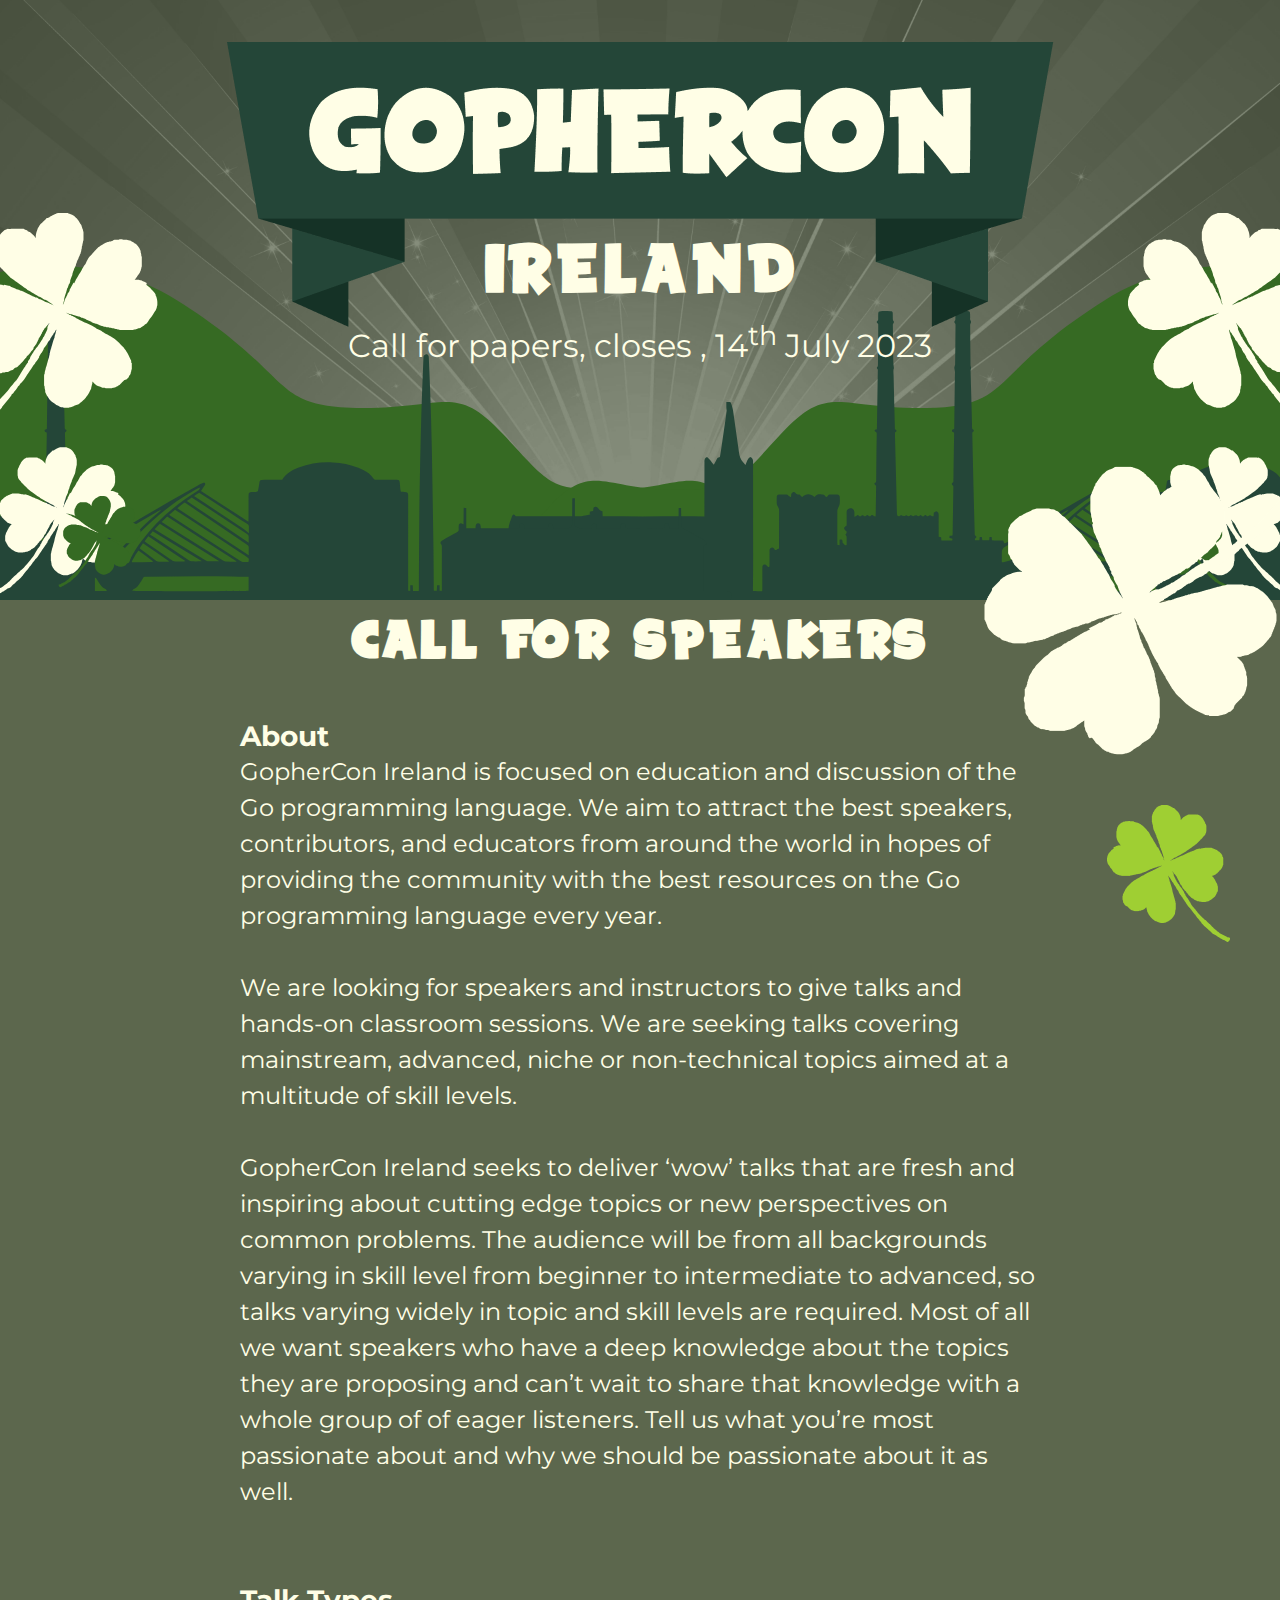
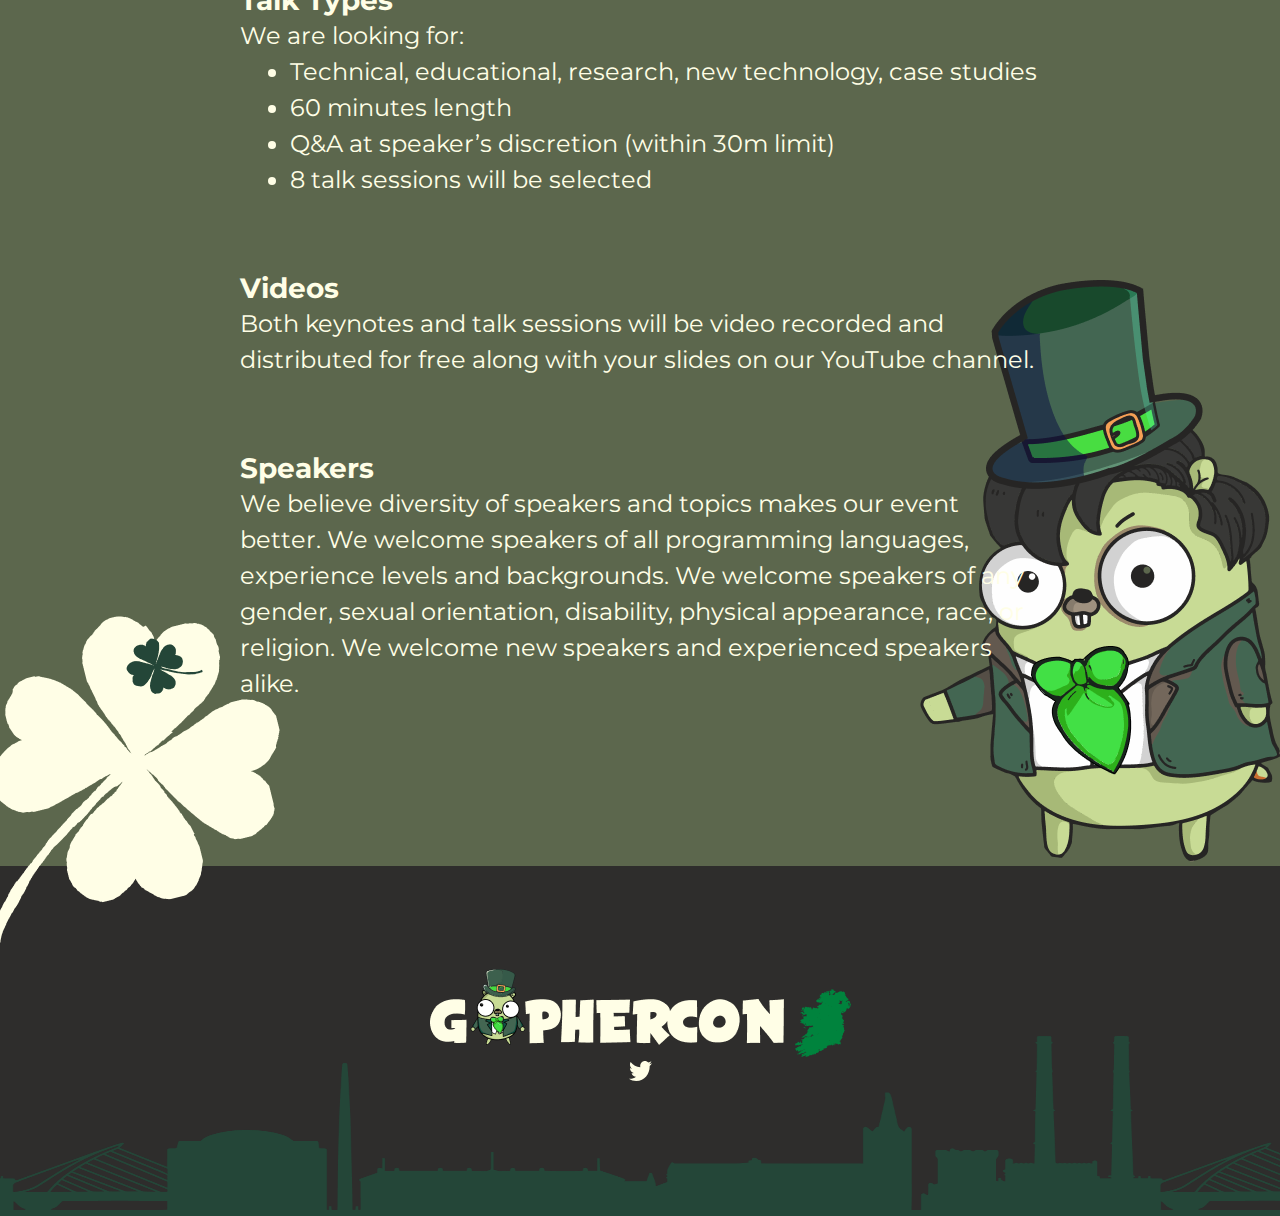
==== talk_guide.html @ 8f8c052b "guide" ====
<!DOCTYPE html>
<html lang="en">
    <head>
        <title>GopherCon Ireland 2023 - Call For Papers</title>

        <meta charset="UTF-8">

        <meta name="description" content="GopherCon Ireland, the conference for Golang in Ireland" property='og:description'>
        <meta name="keywords" content="Go, Golang, Conference, Ireland, Programming">
        <meta name="author" content="uRadical">

        <meta http-equiv="X-UA-Compatible" content="IE=edge">
         <meta name="viewport" content="width=device-width, initial-scale=1.0">
        <meta name="color-scheme" content="light only">

        <link rel="apple-touch-icon-precomposed" sizes="57x57" href="/assets/images/apple-touch-icon-57x57.png" />
        <link rel="apple-touch-icon-precomposed" sizes="57x57" href="/assets/images/apple-touch-icon-60x60.png" />
        <link rel="apple-touch-icon-precomposed" sizes="57x57" href="/assets/images/apple-touch-icon-72x72.png" />
        <link rel="apple-touch-icon-precomposed" sizes="57x57" href="/assets/images/apple-touch-icon-76x76.png" />
        <link rel="apple-touch-icon-precomposed" sizes="114x114" href="/assets/images/apple-touch-icon-114x114.png" />
        <link rel="apple-touch-icon-precomposed" sizes="114x114" href="/assets/images/apple-touch-icon-120x120.png" />
        <link rel="apple-touch-icon-precomposed" sizes="144x144" href="/assets/images/apple-touch-icon-144x144.png" />
        <link rel="apple-touch-icon-precomposed" sizes="152x152" href="/assets/images/apple-touch-icon-152x152.png" />
        <link rel="icon" type="image/png" href="/assets/images/favicon-16x16.png" sizes="16x16" />
        <link rel="icon" type="image/png" href="/assets/images/favicon-32x32.png" sizes="32x32" />
        <link rel="icon" type="image/png" href="/assets/images/favicon-64x64.png" sizes="64x64" />
        <link rel="icon" type="image/png" href="/assets/images/favicon-96x96.png" sizes="96x96" />
        <link rel="icon" type="image/png" href="/assets/images/favicon-128.png" sizes="128x128" />
        <link rel="icon" type="image/png" href="/assets/images/favicon-196x196.png" sizes="196x196" />

        <meta name="application-name" content="GopherCon Ireland"/>

        <meta name="googlebot" content="noindex, nofollow">
        <meta name="google" content="nositelinkssearchbox">
        <meta name="google" content="notranslate">
        <meta name="google" content="nosnippet">
        <meta name="google" content="noarchive">
        <meta name="google" content="nofollow">
        <meta name="google" content="noimageindex">
        <meta name="google" content="nolinkindex">
        <meta name="google" content="noimageclick">
        <meta name="google" content="notranslate">

        <meta name="title" property='og:title' content='GopherCon Ireland' />
        <meta name="image" property='og:image' content='https://gophercon.ie/assets/images/preview.png' />
        <meta property='og:url' content='https://gophercon.ie' />

        <link rel="preconnect" href="https://fonts.googleapis.com">
        <link rel="preconnect" href="https://fonts.gstatic.com" crossorigin>
        <link href="https://fonts.googleapis.com/css2?family=Montserrat:wght@100&display=swap" rel="stylesheet">
        <link rel="stylesheet" href="assets/css/styles.css">

    </head>
    <body>
        <header class="guide_header">
            <div class="header_content">
                <div class="banner">
                    <picture>
                        <source media="(min-width: 1200px)" srcset="assets/images/banner.png">
                        <source media="(min-width: 768px)" srcset="assets/images/banner_medium.png">
                        <source media="(max-width: 767px)" srcset="assets/images/banner_small.png">
                        <img src="assets/images/banner.png" alt="">
                    </picture>
                </div>
                <div class="banner_sub_text">
                    <div class="ireland">IRELAND</div>
                    <div class="date">Call for papers, closes , 14<sup>th</sup> July 2023</div>
                </div>
            </div>
            <picture class="hills">
                <img src="assets/images/hills.svg" alt="" width="100%">
            </picture>
            <picture class="skyline">
                <img src="assets/images/skyline.svg" alt="" width="100%">
            </picture>
            <picture class="clovers">
                <img src="assets/images/clovers.svg" alt="" width="100%">
            </picture>
        </header>

        <section class="speakers">
            <div class="clover_right_white">
                <picture>
                    <source media="(min-width: 1200px)" srcset="assets/images/white_clover_1.png">
                    <source media="(min-width: 768px)" srcset="assets/images/white_clover_1_medium.png">
                    <source media="(max-width: 767px)" srcset="assets/images/white_clover_1_small.png">
                    <img src="assets/images/white_clover_1.png" alt="">
                </picture>
            </div>
            <div class="tophat">
                <picture>
                    <source media="(min-width: 1200px)" srcset="assets/images/Gopher_001.png">
                    <source media="(min-width: 768px)" srcset="assets/images/Gopher_001_medium.png">
                    <source media="(max-width: 767px)" srcset="assets/images/Gopher_001_small.png">
                    <img src="assets/images/Gopher_001.png" alt="">
                </picture>
            </div>
            <div class="speaker_content">
                <h2 class="section_heading">CALL FOR SPEAKERS</h2>
                <div class="section_text">
                    <div class="markdown">
                        <h3>About</h3>
                        <p>
                            GopherCon Ireland is focused on education and discussion of the Go programming language.
                            We aim to attract the best speakers, contributors, and educators from around the world in
                            hopes of providing the community with the best resources on the Go programming language every year.
                            <br><br>We are looking for speakers and instructors to give talks and hands-on classroom sessions.
                            We are seeking talks covering mainstream, advanced, niche or non-technical topics aimed at a multitude of skill levels.
                            <br><br>GopherCon Ireland seeks to deliver ‘wow’ talks that are fresh and inspiring about
                            cutting edge topics or new perspectives on common problems. The audience will be from all
                            backgrounds varying in skill level from beginner to intermediate to advanced, so talks
                            varying widely in topic and skill levels are required. Most of all we want speakers who
                            have a deep knowledge about the topics they are proposing and can’t wait to share that
                            knowledge with a whole group of of eager listeners. Tell us what you’re most passionate
                            about and why we should be passionate about it as well.
                        </p>

                        <br><br>
                        <h3>Talk Types</h3>
                        <p>

                        <p>We are looking for:
                    </p>

                        <ul style="margin-left: 50px;">
                            <li>Technical, educational, research, new technology, case studies</li>
                            <li>60 minutes length</li>
                            <li>Q&amp;A at speaker’s discretion (within 30m limit)</li>
                            <li>8 talk sessions will be selected</li>
                        </ul>
                        <p>

                        </p>


                        <br><br>
                        <h3>Videos</h3>
                        <p>Both keynotes and talk sessions will be video recorded and distributed for free along with your slides on our YouTube channel.</p>
                        <br><br>
                        <h3>Speakers</h3>
                        <p>We believe diversity of speakers and topics makes our event better. We welcome speakers of
                            all programming languages, experience levels and backgrounds. We welcome speakers of any
                            gender, sexual orientation, disability, physical appearance, race, or religion.
                            We welcome new speakers and experienced speakers alike.</p>
                        <br><br>
                        <br><br>
                    </div>

                </div>
            </div>
            <div class="clover_right_white_bottom">
                <picture>
                    <source media="(min-width: 1200px)" srcset="assets/images/white_clover_2.png">
                    <source media="(min-width: 768px)" srcset="assets/images/white_clover_2_medium.png">
                    <source media="(max-width: 767px)" srcset="assets/images/white_clover_2_small.png">
                    <img src="assets/images/white_clover_2.png" alt="" >
                </picture>
            </div>
        </section>

        <footer>
            <picture>
                <source media="(min-width: 1200px)" srcset="assets/images/footer_logo.png">
                <source media="(min-width: 768px)" srcset="assets/images/footer_logo_medium.png">
                <source media="(max-width: 767px)" srcset="assets/images/footer_logo_small.png">
                <img src="assets/images/footer_logo.png" alt="">
            </picture>
            <div>
                <a href="https://twitter.com/gopherconie" target="_blank">
                    <picture>
                        <img src="assets/images/twitter.svg" alt="GopherCon Ireland Twitter">
                    </picture>
                </a>
            </div>

        </footer>
    </body>
    <script lang="js">
        const form = document.getElementById('submitTalk');
        form.addEventListener('submit', (e) => {
            e.preventDefault();
            const data = new URLSearchParams();
            for (const pair of new FormData(form)) {
                data.append(pair[0], pair[1]);
            }

            let msg = document.getElementById('form_message');
            msg.classList.remove("hidden");

            fetch(form.action, {
                method: 'POST',
                mode: 'no-cors',
                headers: {
                    'Content-Type': 'application/x-www-form-urlencoded;charset=UTF-8'
                },
                body: data
            })
        })
    </script>
</html>
---- assets/css/styles.css ----
@font-face {
    font-family: "Space Comics";
    src: url("/assets/fonts/SpaceComics.ttf");
}

*, html {
    left: 0;
    top: 0;
    margin: 0;
    padding: 0;
}

header {
    display: block;
    position: relative;
    background-image: url("/assets/images/hero.png");
    background-position: center;
    background-repeat: no-repeat;
    background-size: cover;
    overflow: clip;
    background-color: #5C674D;
    height: 1000px;
    z-index: -10;
}

.guide_header {
    display: block;
    position: relative;
    background-image: url("/assets/images/hero.png");
    background-position: center;
    background-repeat: no-repeat;
    background-size: cover;
    overflow: clip;
    background-color: #5C674D;
    height: 600px;
    z-index: -10;
}

.header_content {
    display: flex;
    flex-direction: column;
    justify-content: center;
    text-align: center;
}

.banner {
    top: 42px;
    position: relative;
    z-index: 99;
}

.streams {
    position: absolute;
    top: auto;
    bottom: 0;
    width: 100%;
    z-index: 1;
}

.hills {
    position: absolute;
    top: auto;
    bottom: -5px;
    width: 100%;
    z-index: 2;
    overflow: hidden;
}

.skyline {
    position: absolute;
    top: auto;
    bottom: -5px;
    width: 100%;
    z-index: 3;
}

.clovers {
    position: absolute;
    top: auto;
    bottom: 0;
    width: 100%;
    z-index: 5;
    margin: 0;
    padding: 0;
}
.clovers_green{
    display: flex;
    justify-content: space-between;
}
.clovers_green_left {
    position: relative;
    z-index: 7;
    left: 0;
    top: auto;
    bottom: 0;
    width: 500px;
    height: 500px;
}

.clovers_green_right {
    position: relative;
    z-index: 8;
    right: 0;
    top: auto;
    bottom: 0;
    width: 500px;
    height: 500px;
}

.logo {
    width: 100vw;
    position: absolute;
    justify-content: center;
    text-align: center;
    top: auto;
    bottom: 0;
    z-index: 10;
}

.star{
    position: absolute;
    left: 50%;
    transform: translateX(-50%);
    overflow: visible;
    z-index: 10;
    top: auto;
    bottom: -50px;
}

.gopher {
    position: absolute;
    overflow: visible;
    width: 100%;
    height: 1vh;
    text-align: center;
    top: 300px;
    bottom: 0;
    z-index: 15;
}

.newsletter {
    display: block;
    position: relative;
    background-color: #244638;
    min-height:500px;
    padding-bottom: 250px;
    padding-left: 30px;
    padding-right: 30px;

}

.speakers {
    background-color: #5C674D;
    min-height: 900px;
}

.code_of_conduct {
    display: block;
    position: relative;
    background-color: #5C674D;
    min-height: 300px;
}

.conduct_gopher {
    position: relative;
    display: block;
    text-align: center
}

.code_of_conduct_content {
    padding: 0;
    padding-top: 50px;
    margin: 0;
    position: relative;
    display: flex;
    flex-direction: column;
    justify-content: center;
    text-align: center;
    resize: vertical;
    width: 100%;
    z-index: 99;
}

.code_of_conduct_contet_href {
    color: #9FCF33;
}

.banner_sub_text {
    position: absolute;
    width: 100vw;
    text-align: center;
    top: 260px;
    z-index: 50;
}

.ireland {
    position: relative;
    color: #FFFEE6;
    font-family: "Space Comics", sans-serif;
    font-size: 2.4rem;
    letter-spacing: 4px;
}

.date {
    font-family: "Montserrat", sans-serif;
    position: relative;
    text-align: center;
    color: #FFFEE6;
    font-size: 2rem;
    margin-top: 20px;
    z-index: 5;
}

section {
    resize: vertical;
}

.speakers {
    position: relative;
}

.speaker_content {
    display: flex;
    flex-direction: column;
    justify-content: center;
}

.sponsor_content {
    padding-top: 50px;
    display: flex;
    position: relative;
    flex-direction: column;
    justify-content: center;
    z-index: 99;
}

.section_content {
    position: absolute;
    display: flex;
    flex-direction: column;
    justify-content: center;
    text-align: center;
    margin-top: 100px;
    resize: vertical;
    width: 100%;
}

.section_heading {
    padding: 20px;
    position: relative;
    font-family: "Space Comics", sans-serif;
    font-size: 1.8rem;
    color: #FFFEE6;
    max-width: 800px;
    line-height: 2em;
    letter-spacing: 5px;
    margin: 0 auto;
    z-index: 99;
}

.section_text {
    position: relative;
    font-family: "Montserrat", sans-serif;
    font-size: 1.5rem;
    color: #FFFEE6;
    max-width: 800px;
    line-height: 1.5em;
    margin: 0 auto;
    padding: 20px;
}

.section_text > p {
    padding-bottom: 20px;
}

.hidden {
    display: none;
}

.sponsors {
    display: block;
    position: relative;
    background-color: #244638;
    min-height: 600px;
    padding-bottom: 40px;
}

.sponsors_levels {
    display: block;
    font-family: "Montserrat", sans-serif;
    font-weight: bold;
    font-size: 1.7rem;
    color: #9FCF33;
    line-height: 1em;
}

.sponsors_group {
    display: flex;
    flex-direction: row;
    justify-content: center;
    padding-top: 42px;
}

.gold, .silver, .bronze {
    display: flex;
    flex-direction: column;
    justify-content: center;
    text-align: center;
    margin: 0 auto;
    padding: 20px;
}

.clover_left {
    position: absolute;
    left: -5px;
    right: auto;
}

.clover_right {
    position: absolute;
    right: 0;
    left: auto;
}

.clover_right_white {
    position: absolute;
    top: -150px;
    right: 0;
    left: auto;
    z-index: 2;
}

.clover_right_white_bottom {
    position: absolute;
    top: auto;
    bottom: -100px;
    left: 0;
    z-index: 99;
    overflow: visible;
}

.tophat {
    position: absolute;
    right: 0;
    left: auto;
    top: auto;
    bottom: 0;
}

.pigtails {
    position: absolute;
    left: 0;
    top: auto;
    bottom: 0;
}

.clover_top_right {
    position: absolute;
    right: 0;
    left: auto;
    top: 0;
    bottom: auto;
}

.conduct_clover_top_left {
    position: absolute;
    top: -42px;
}

.subscribe {
    z-index: 12;
}

.success_icon {
    float: left;
}

.success_text {
    float: right;
    vertical-align: center;
    line-height: 3em;
    padding-left: 15px;
}

button {
    position: relative;
    background: #E28E33;
    color: #FFFEE6;
    border-radius: 15px;
    font-family: 'Montserrat', sans-serif;
    font-style: normal;
    font-weight: bolder;
    font-size: 1.1em;
    text-align: center;
    padding: 10px;
    margin-top: 20px;
    margin-bottom: 180px;
}

.success_msg {
    color: #9FCF33;
}

.enter_email {
    z-index: 12;
}

input {
    position: relative;
    border-radius: 15px;
    font-family: 'Montserrat', sans-serif;
    font-style: normal;
    font-size: 1em;
    padding: 10px;
    background: #FFFEE6;
    margin-bottom: 15px;
}

textarea {
    box-sizing: border-box;
    border: 2px solid #FFFEE6;
    border-radius: 15px;
    font-family: 'Montserrat', sans-serif;
    font-style: normal;
    font-weight: 400;
    font-size: 24px;
    line-height: 29px;
    background: #FFFEE6;
    padding: 10px;
    width: 90%;
    height: 300px;
    resize: none;
    margin-bottom: 15px;
}

.t {
    float: left;
    margin-right: 50px;
}
.t2 {
    flex-direction: row;
    padding-top: 20px;
}

.t3 {
    flex-direction: row;
    padding-top: 20px;
}

.t3 > .t {
    width: 100%;
}
.t3 > .t > input {
    width: 90%;
}

.centered {
    text-align: center;
    justify-content: center;
}

.sponsors_group > a {
    margin-right: 30px;
    padding-right: 40px;
}

footer {
    display: block;
    position: relative;
    background-color: #2E2D2C;
    min-height: 250px;
    background-image: url("/assets/images/skyline.png");
    background-repeat: no-repeat;
    background-size: 100vw 20vh;
    background-position: bottom;
    justify-content: center;
    text-align: center;
    padding-top: 100px;
}

@media screen and (max-width: 1600px) {
    .pigtails {
        position: relative;
        display: block;
        text-align: center;
        bottom: 0;
        padding-bottom: 20px;
    }
}

/*@media screen and (max-width: 1024px) {*/
/*    .pigtails {*/
/*        visibility: hidden;*/
/*        left: -1000px;*/
/*    }*/
/*}*/
@media screen and (max-width: 767px) {
    header {
        height: 600px;
    }

    .section_heading {
        font-size: 1.2em;
    }

    .sponsor_content {
        padding-top: 80px;
    }

    .gopher {
        top: 190px;
    }

    .enter_email, input, textarea {
        width: 90%;
    }

    .banner_sub_text {
        top: 180px
    }

    .clover_left {
        visibility: hidden;
    }

    .clovers_green_left {
        visibility: hidden;
    }

    .clovers_green_right {
        visibility: hidden;
    }

    .sponsors {
        min-height: 400px;
    }

    .sponsors_group {
        flex-direction: column;
        padding-top: 0;
        padding-top: 20px;
    }

    .sponsors_group > a {
        margin-right: 0px;
        padding-right: 0px;
        padding-top: 42px;
    }

    .newsletter {
        min-height: 700px;
    }

    .tt, .t2 {
        padding: 0;
    }

    input {
        width: 100%;
        margin-bottom: 20px;
    }

    textarea {
        margin: 0;
        margin-bottom: 20px;
    }
}
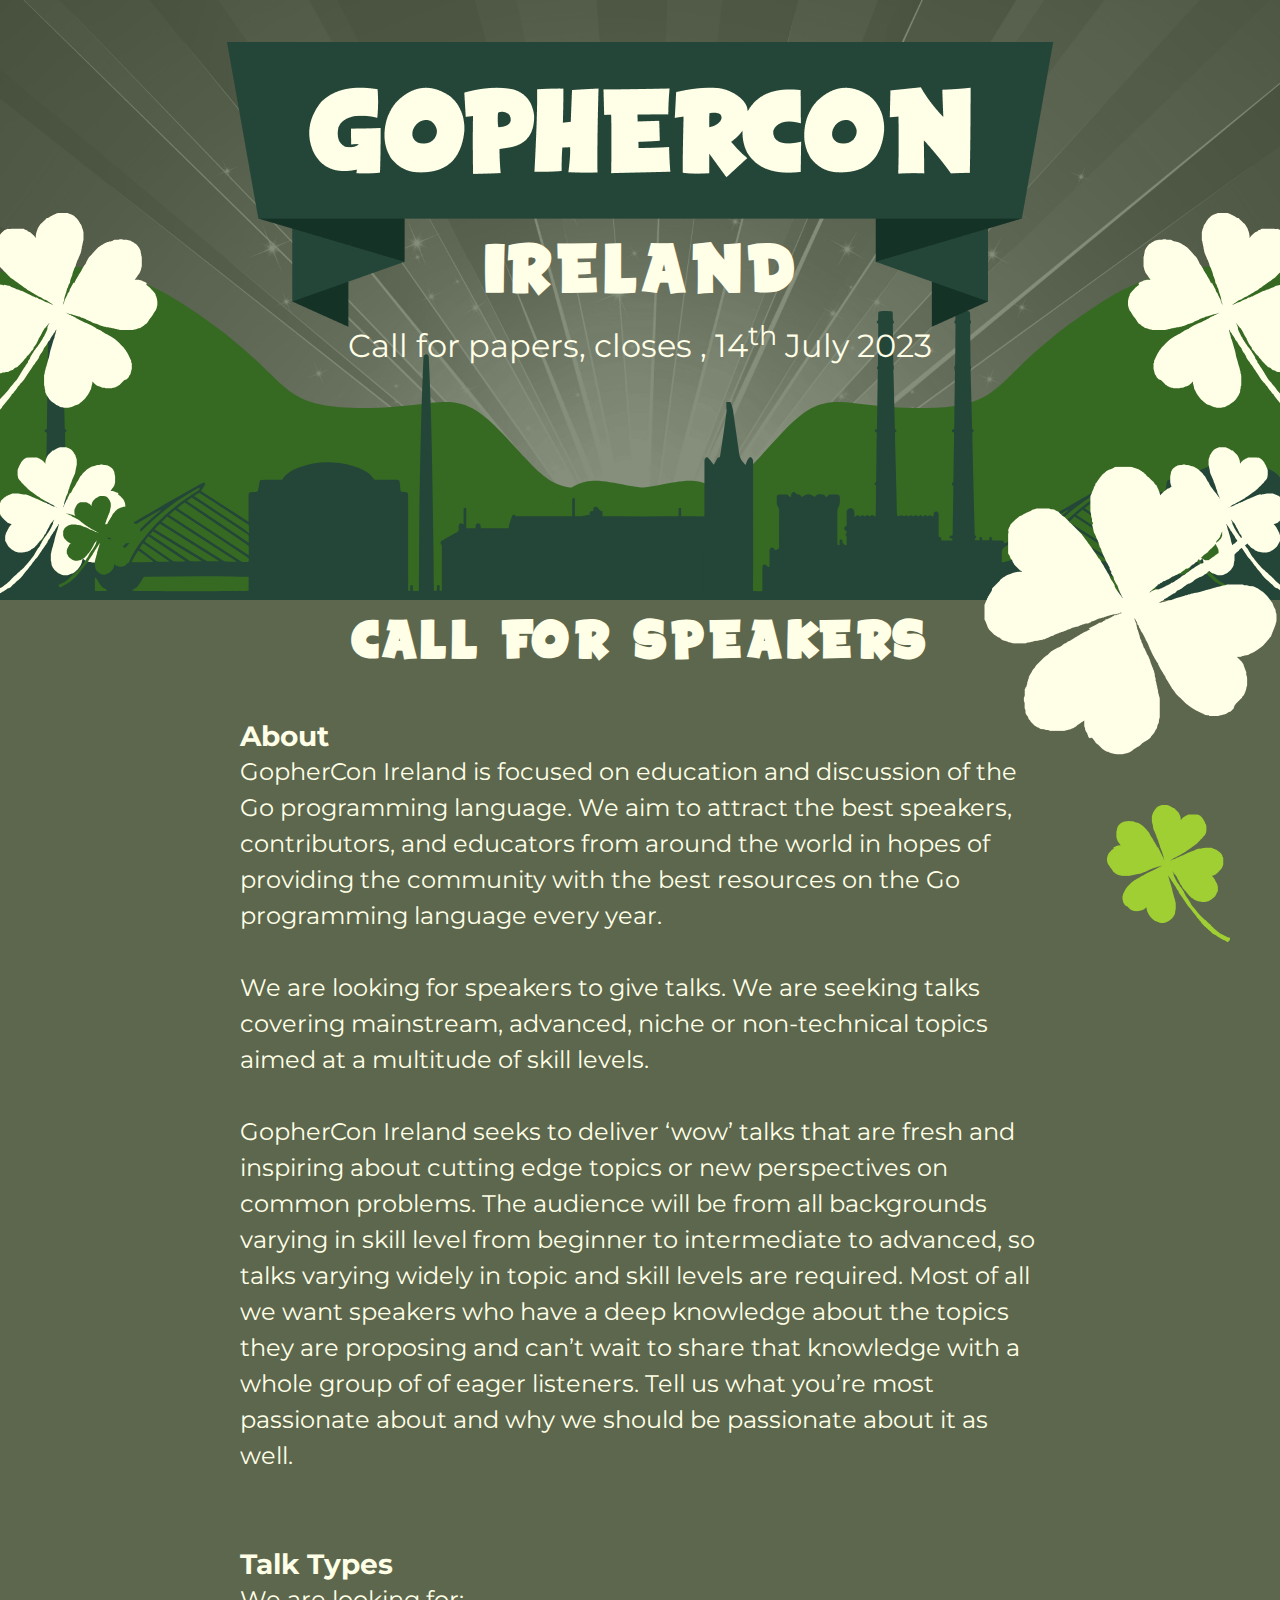
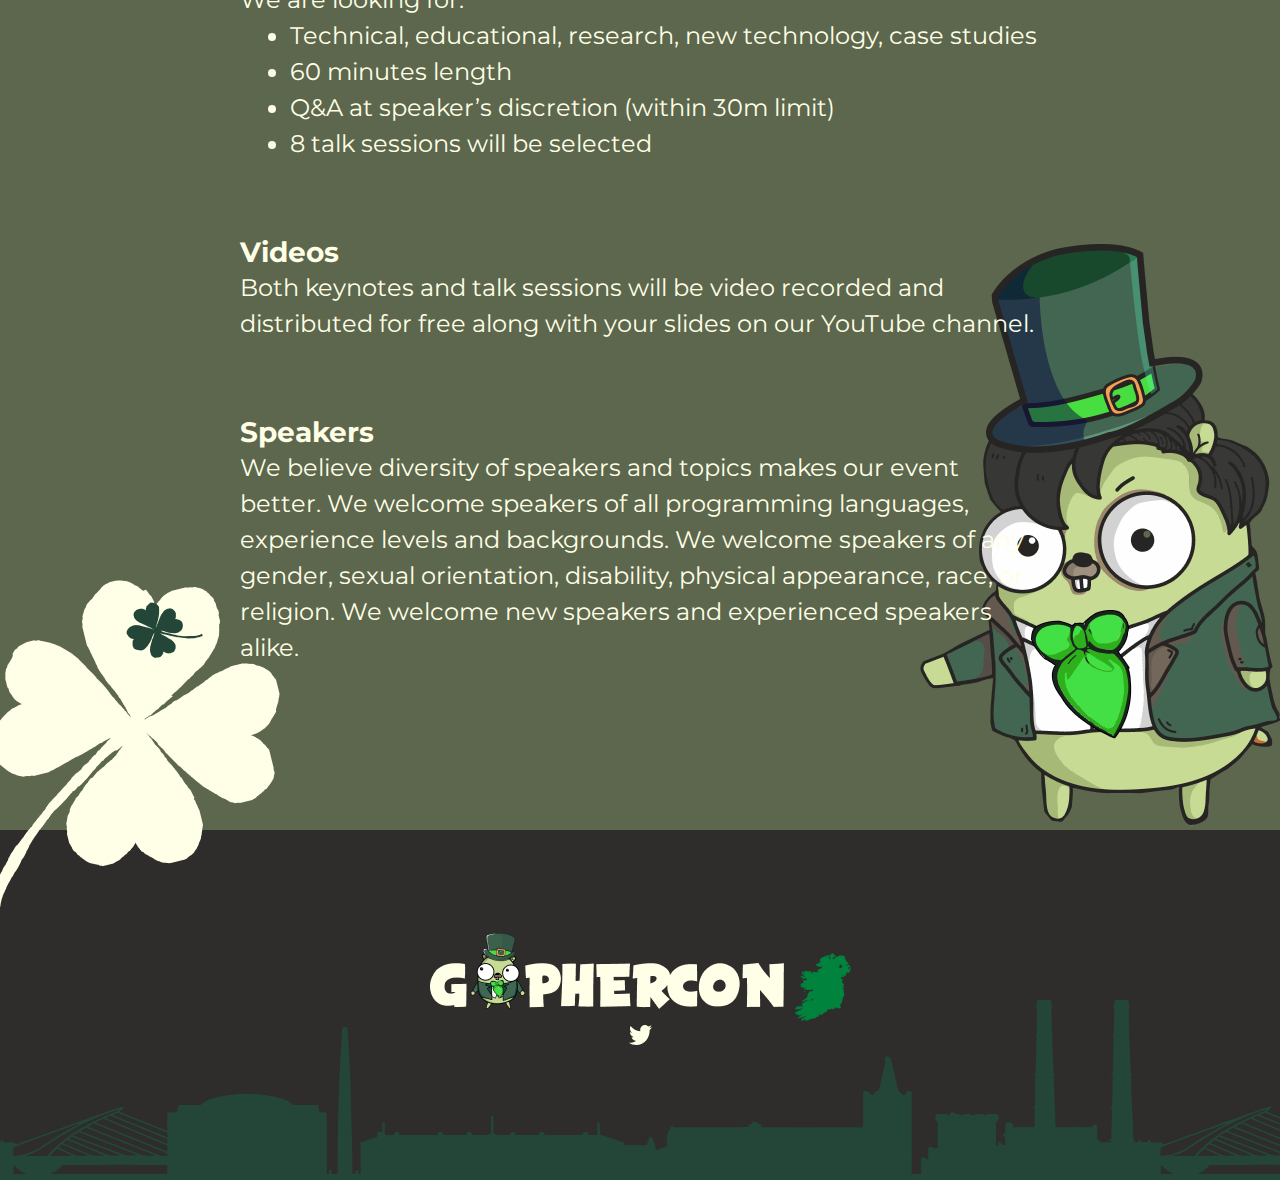
==== commit 212e1628: "give only talks" ====
--- a/talk_guide.html
+++ b/talk_guide.html
@@ -104,7 +104,7 @@
                             GopherCon Ireland is focused on education and discussion of the Go programming language.
                             We aim to attract the best speakers, contributors, and educators from around the world in
                             hopes of providing the community with the best resources on the Go programming language every year.
-                            <br><br>We are looking for speakers and instructors to give talks and hands-on classroom sessions.
+                            <br><br>We are looking for speakers to give talks.
                             We are seeking talks covering mainstream, advanced, niche or non-technical topics aimed at a multitude of skill levels.
                             <br><br>GopherCon Ireland seeks to deliver ‘wow’ talks that are fresh and inspiring about
                             cutting edge topics or new perspectives on common problems. The audience will be from all
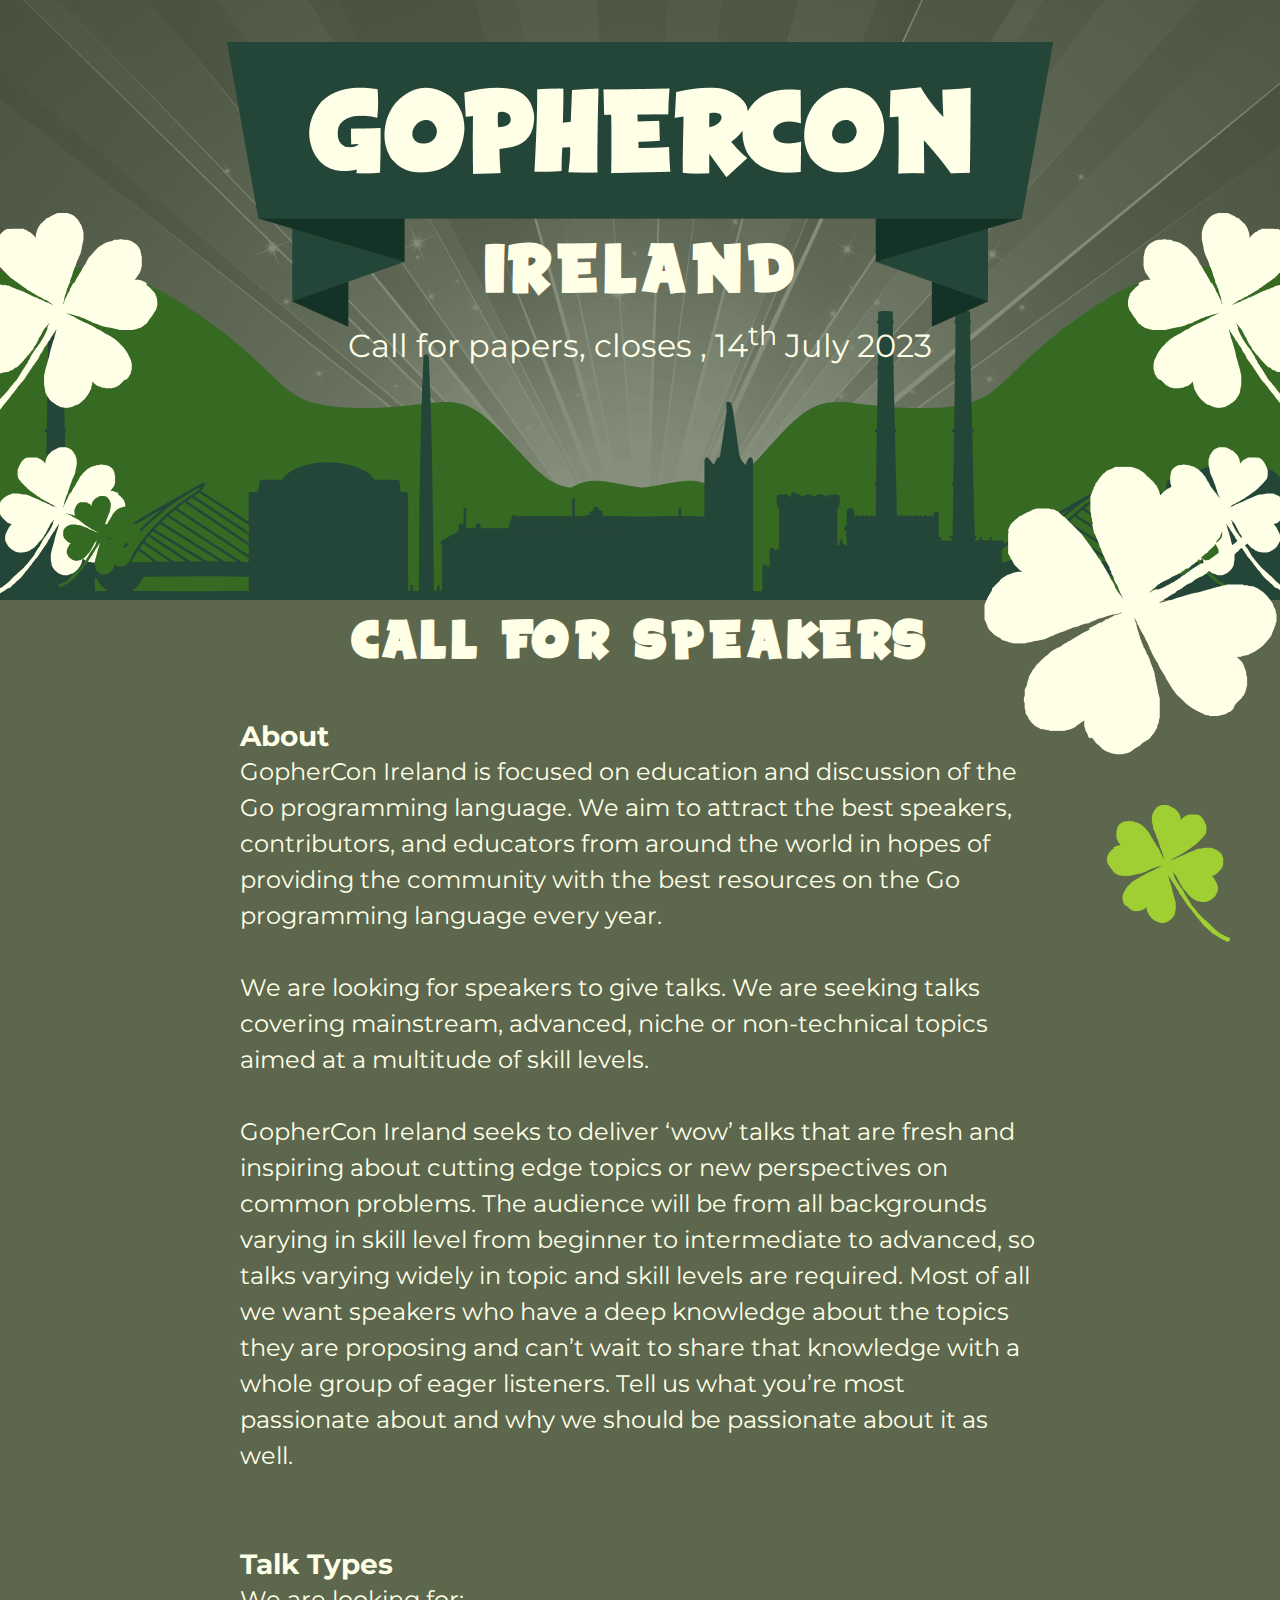
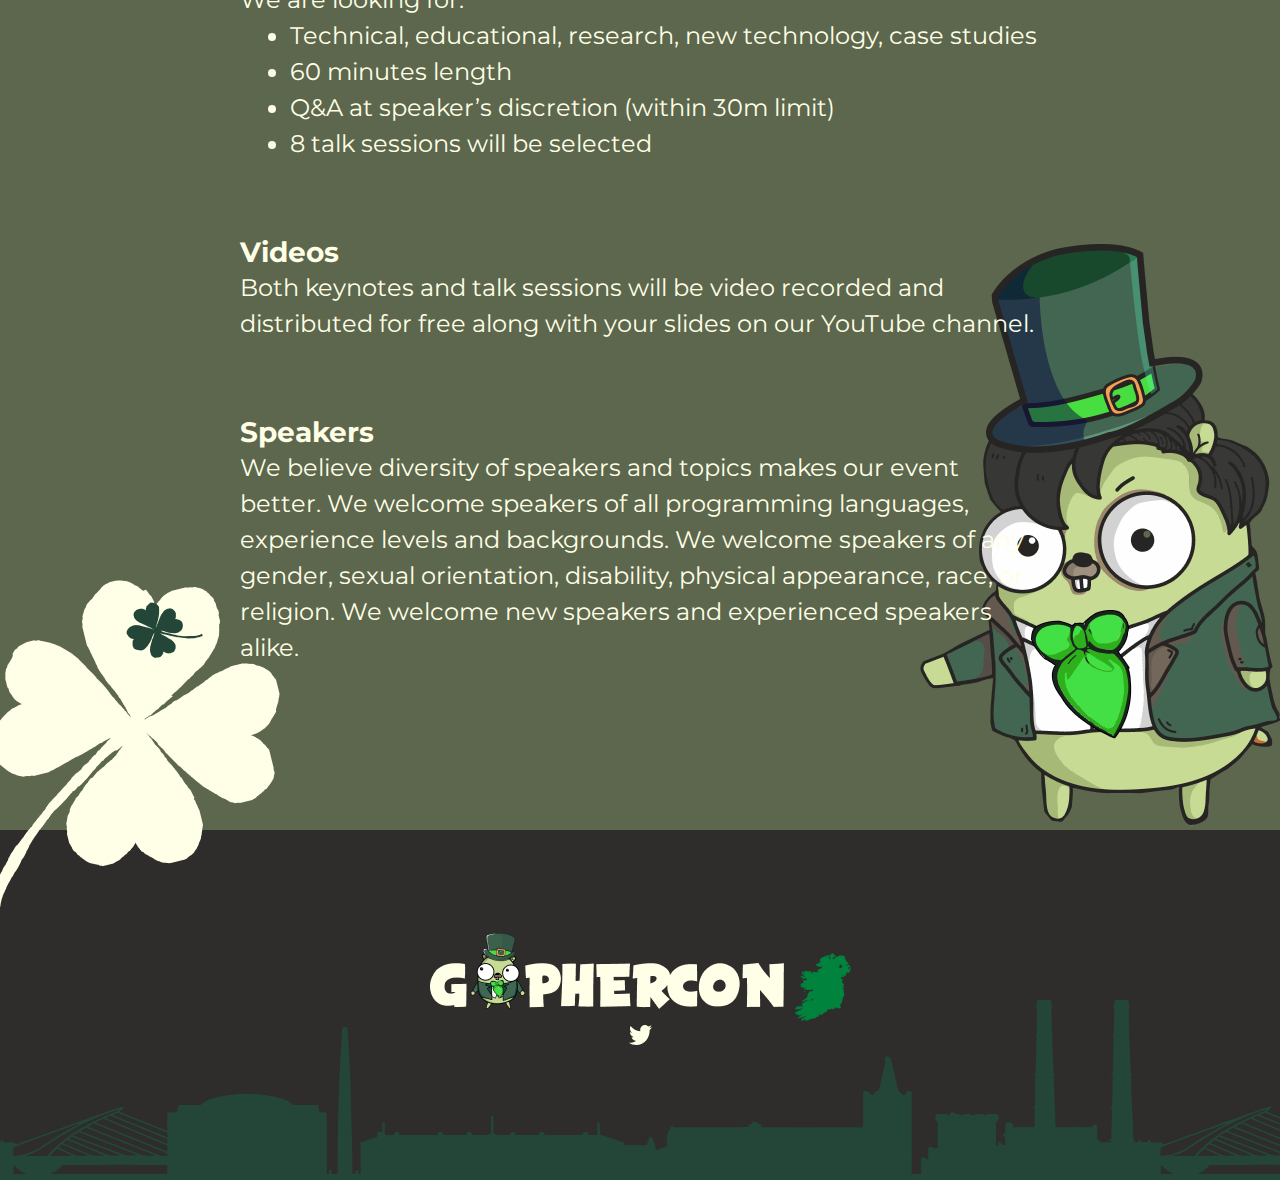
==== commit 1563db64: "double of" ====
--- a/talk_guide.html
+++ b/talk_guide.html
@@ -111,7 +111,7 @@
                             backgrounds varying in skill level from beginner to intermediate to advanced, so talks
                             varying widely in topic and skill levels are required. Most of all we want speakers who
                             have a deep knowledge about the topics they are proposing and can’t wait to share that
-                            knowledge with a whole group of of eager listeners. Tell us what you’re most passionate
+                            knowledge with a whole group of eager listeners. Tell us what you’re most passionate
                             about and why we should be passionate about it as well.
                         </p>
 
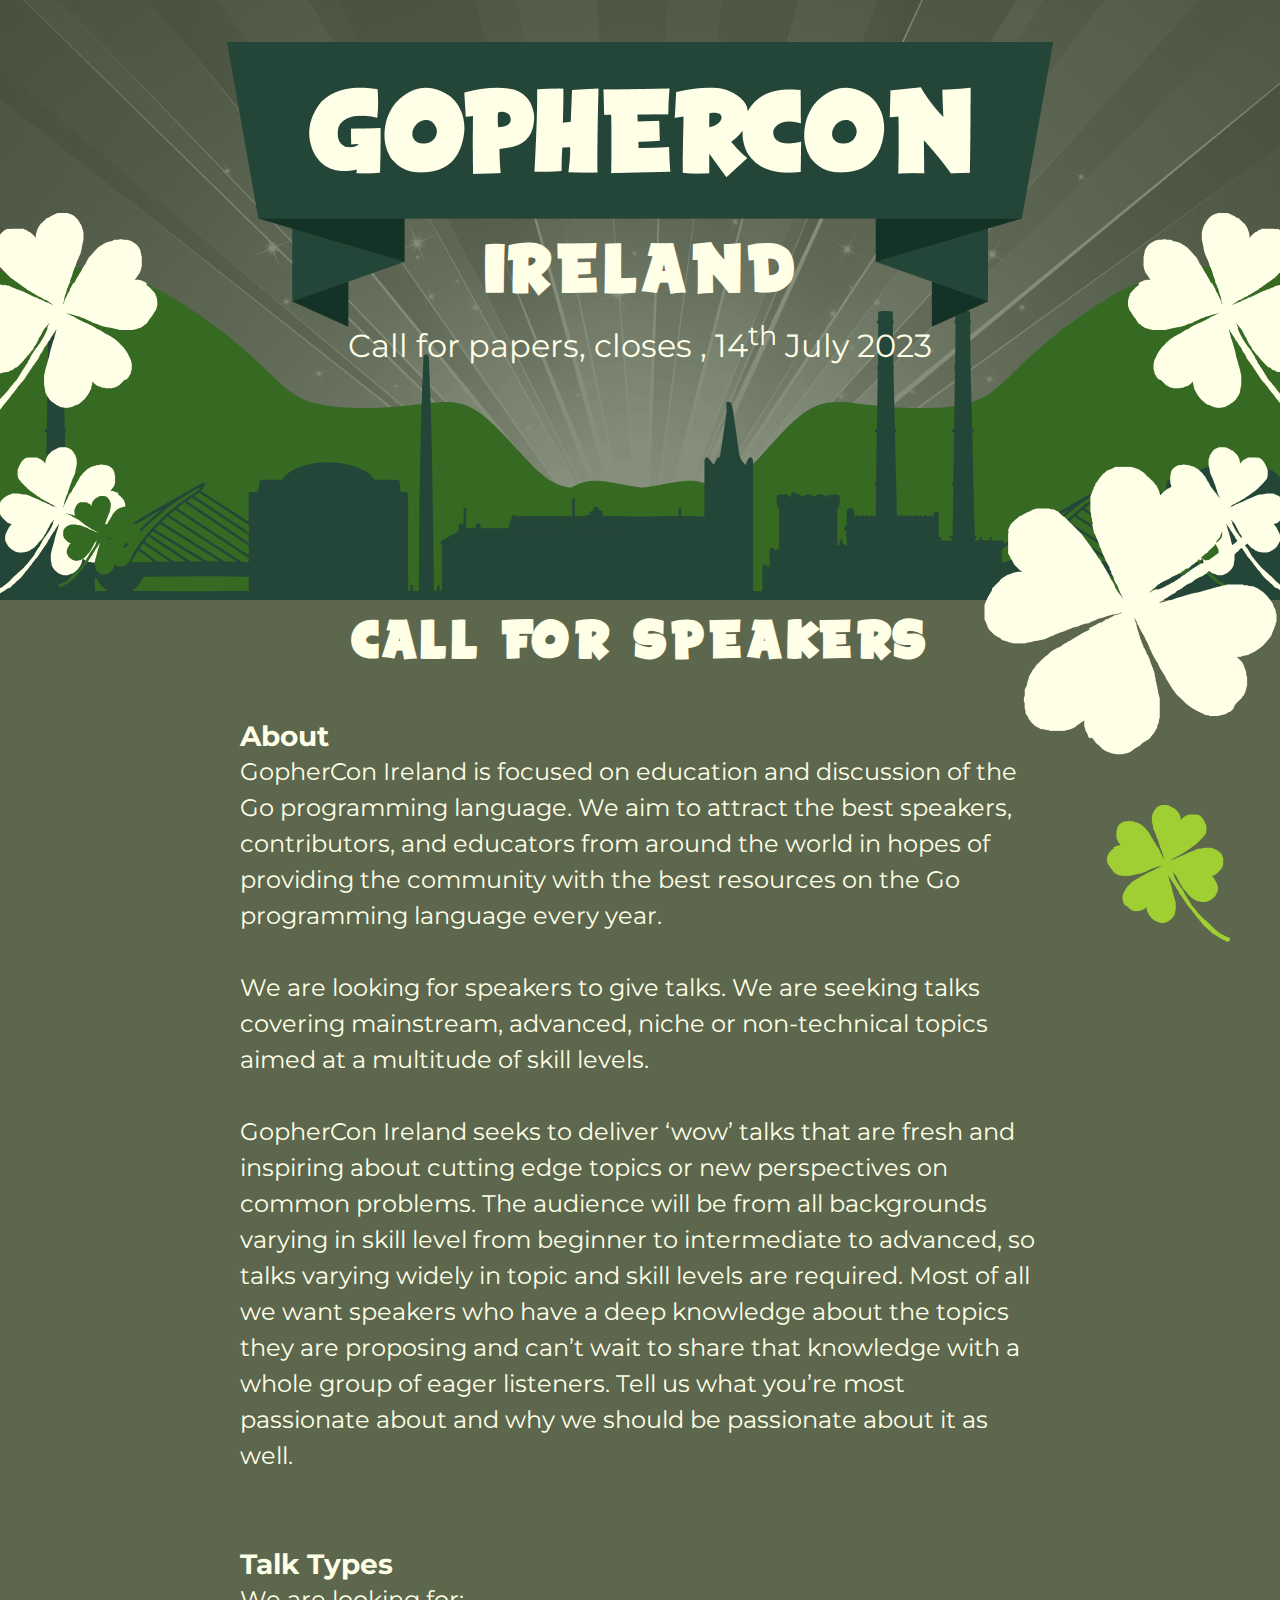
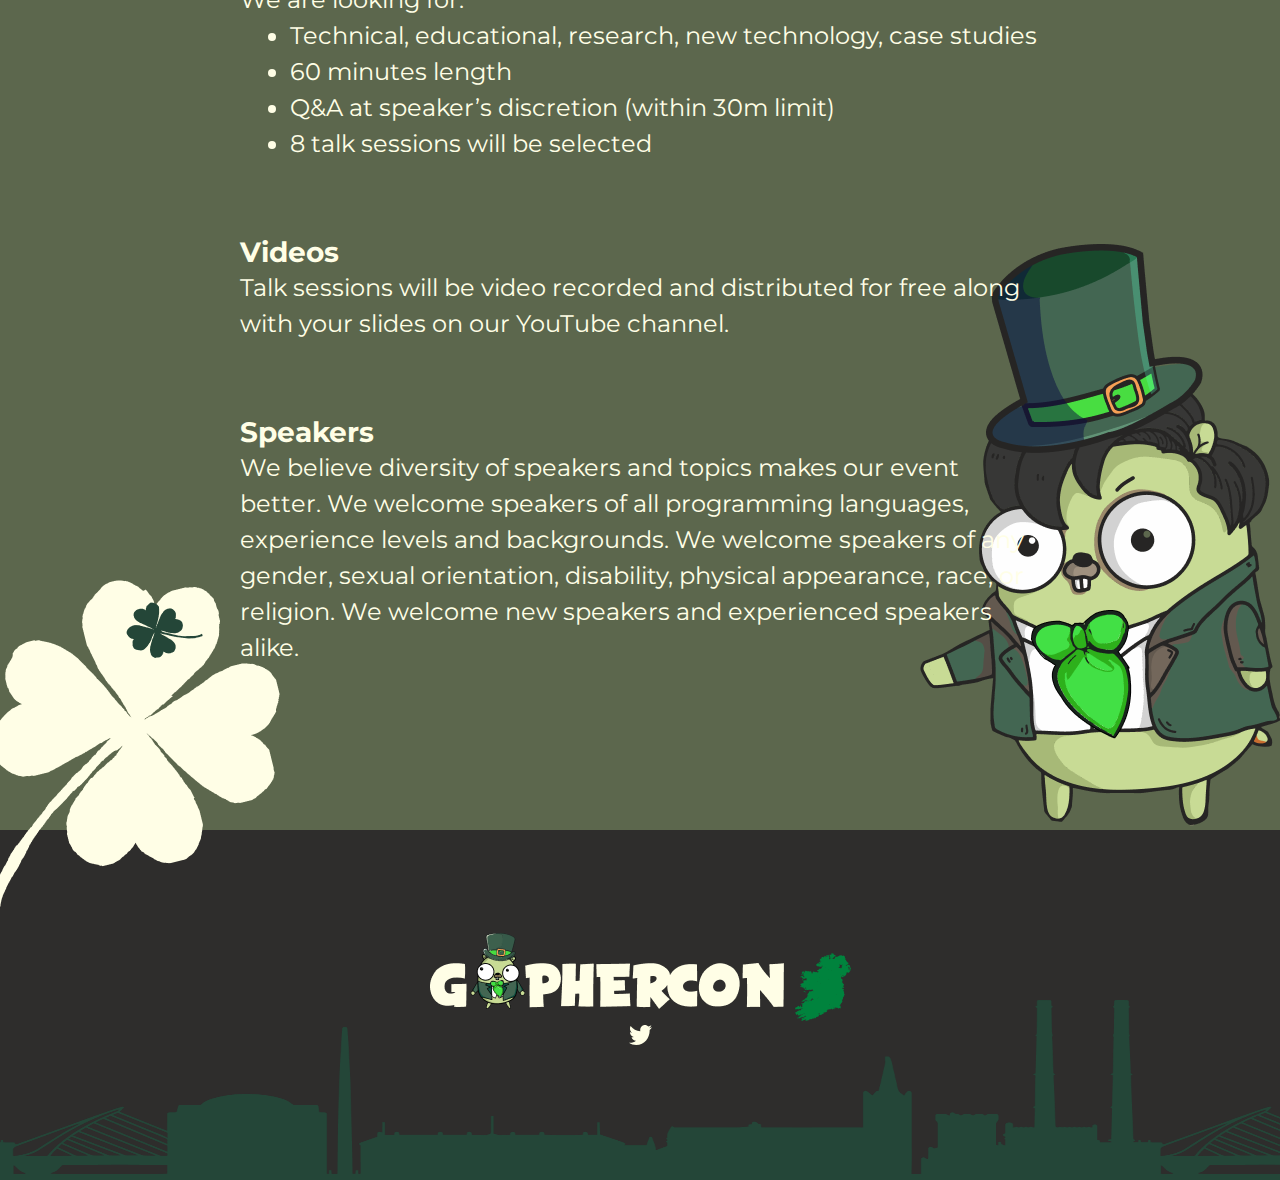
==== commit 0cd60ae2: "talk sessions only" ====
--- a/talk_guide.html
+++ b/talk_guide.html
@@ -135,7 +135,7 @@
 
                         <br><br>
                         <h3>Videos</h3>
-                        <p>Both keynotes and talk sessions will be video recorded and distributed for free along with your slides on our YouTube channel.</p>
+                        <p>Talk sessions will be video recorded and distributed for free along with your slides on our YouTube channel.</p>
                         <br><br>
                         <h3>Speakers</h3>
                         <p>We believe diversity of speakers and topics makes our event better. We welcome speakers of
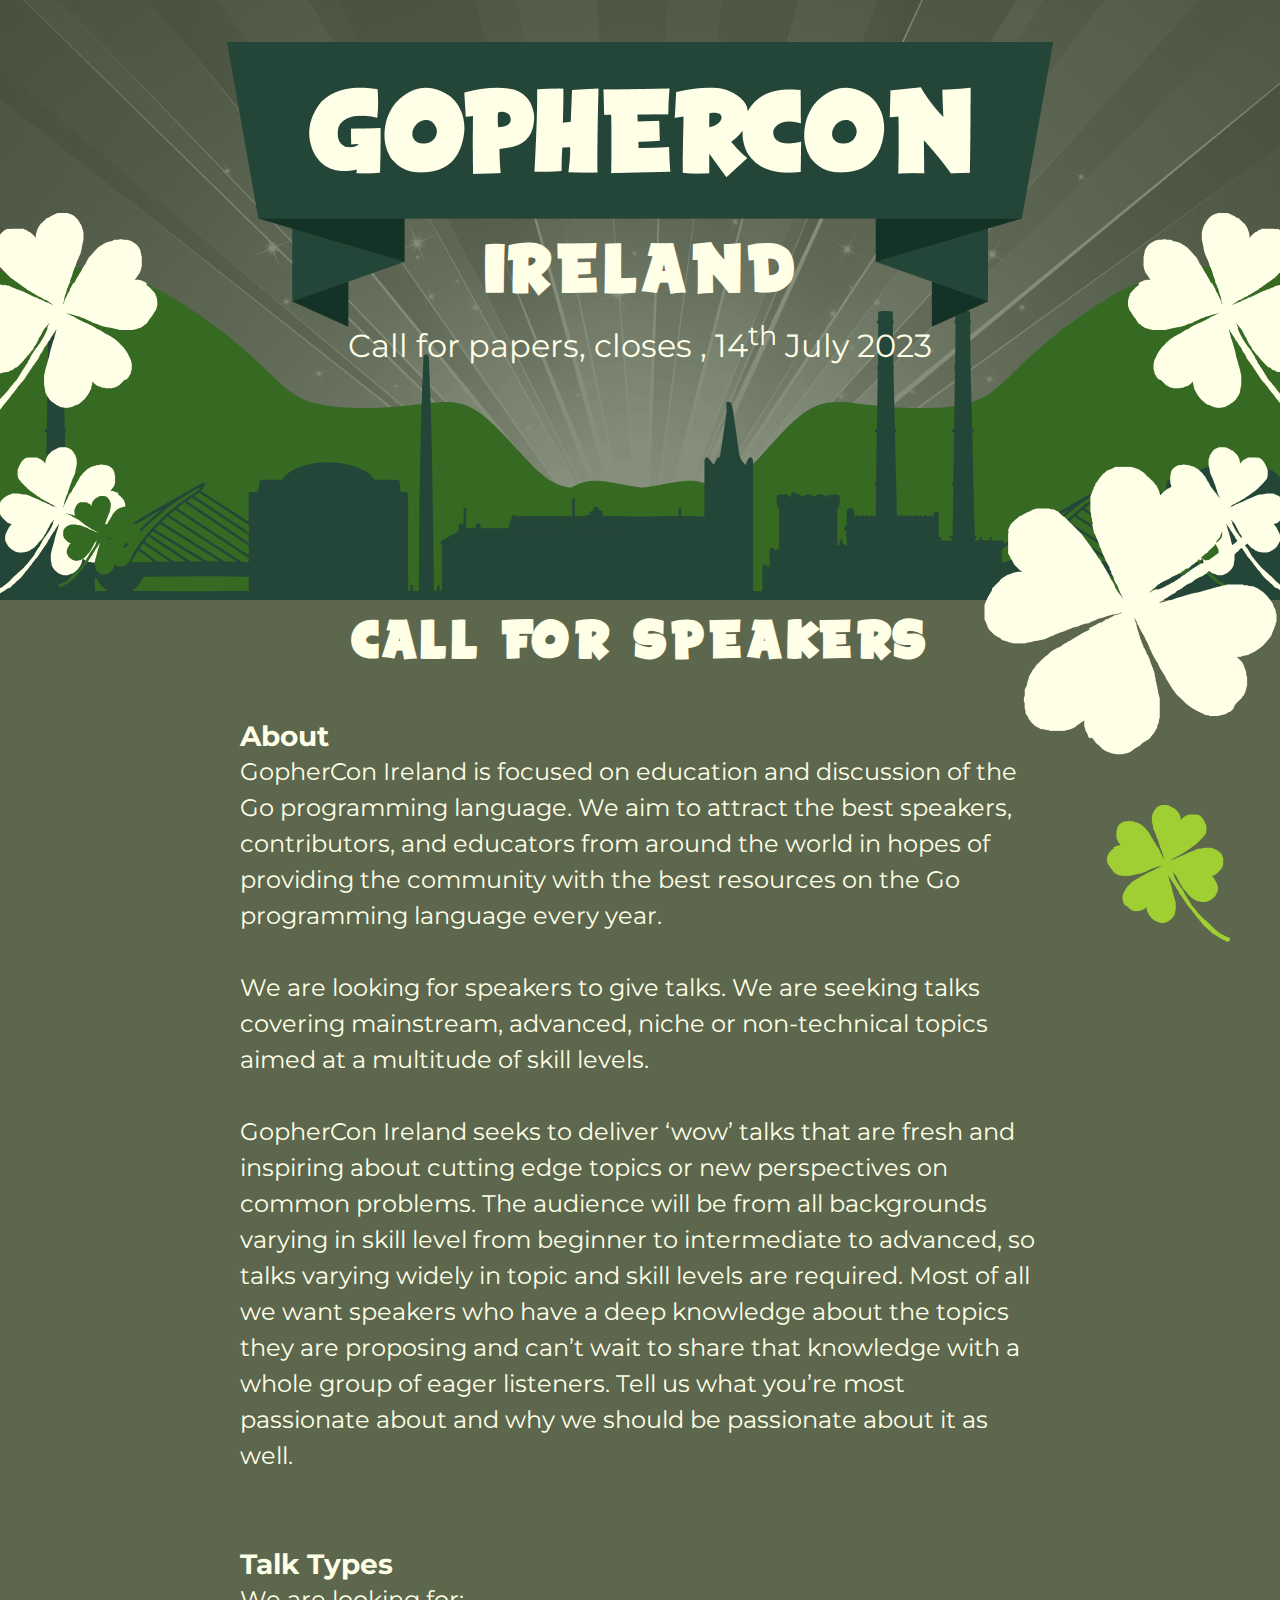
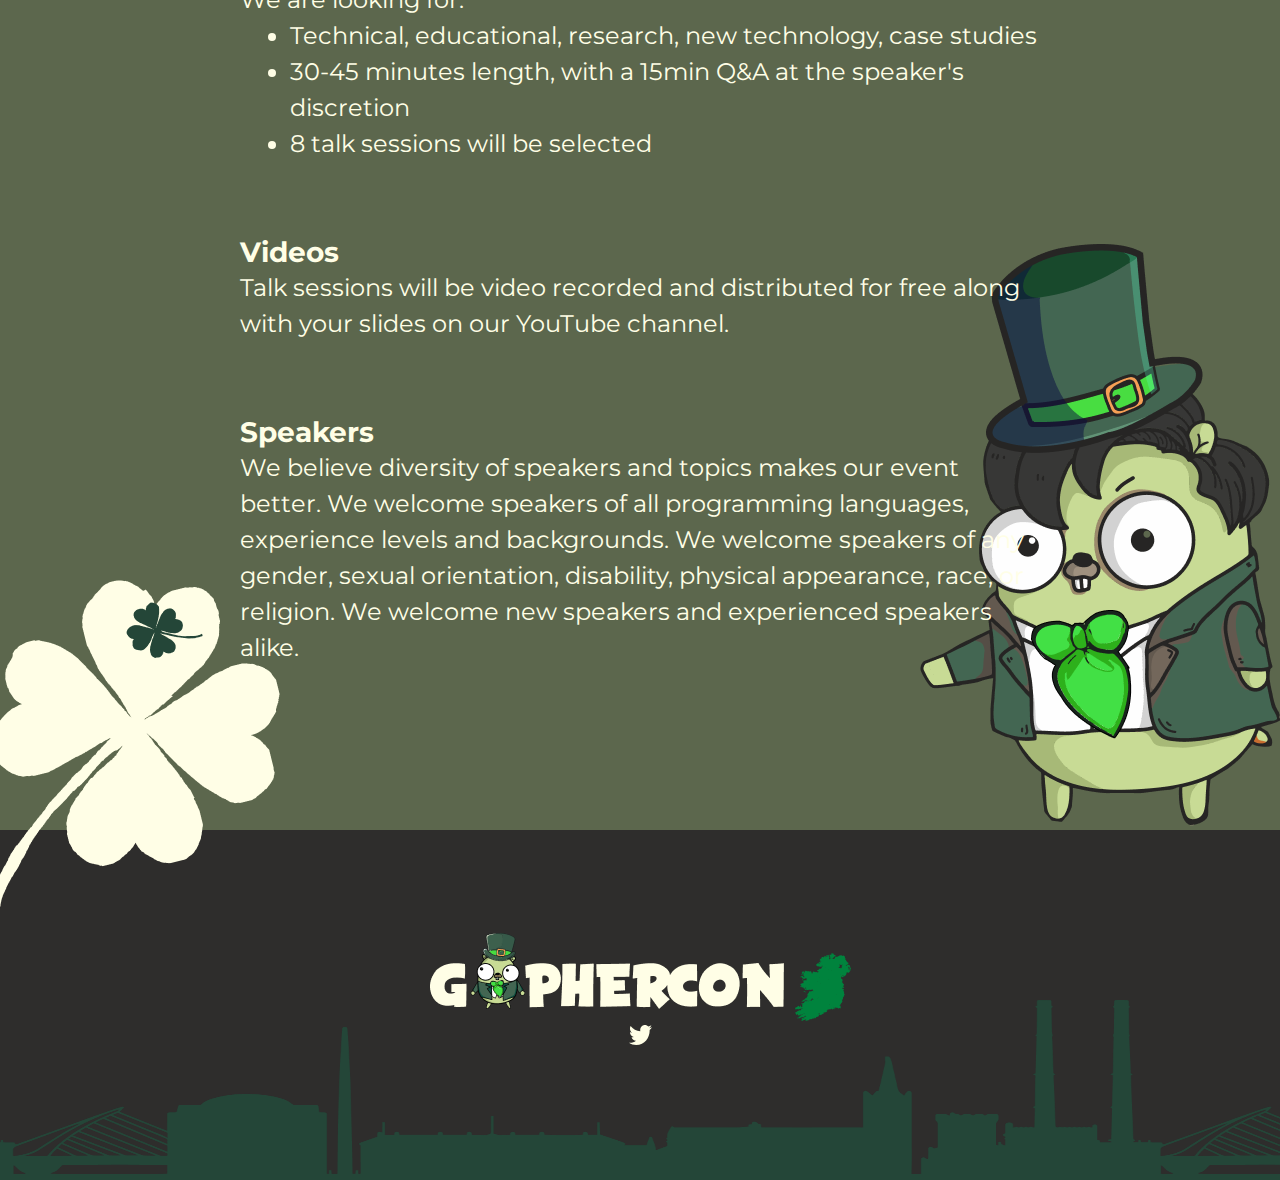
==== commit e65118e6: "length" ====
--- a/talk_guide.html
+++ b/talk_guide.html
@@ -124,8 +124,7 @@
 
                         <ul style="margin-left: 50px;">
                             <li>Technical, educational, research, new technology, case studies</li>
-                            <li>60 minutes length</li>
-                            <li>Q&amp;A at speaker’s discretion (within 30m limit)</li>
+                            <li>30-45 minutes length, with a 15min Q&A at the speaker's discretion</li>
                             <li>8 talk sessions will be selected</li>
                         </ul>
                         <p>
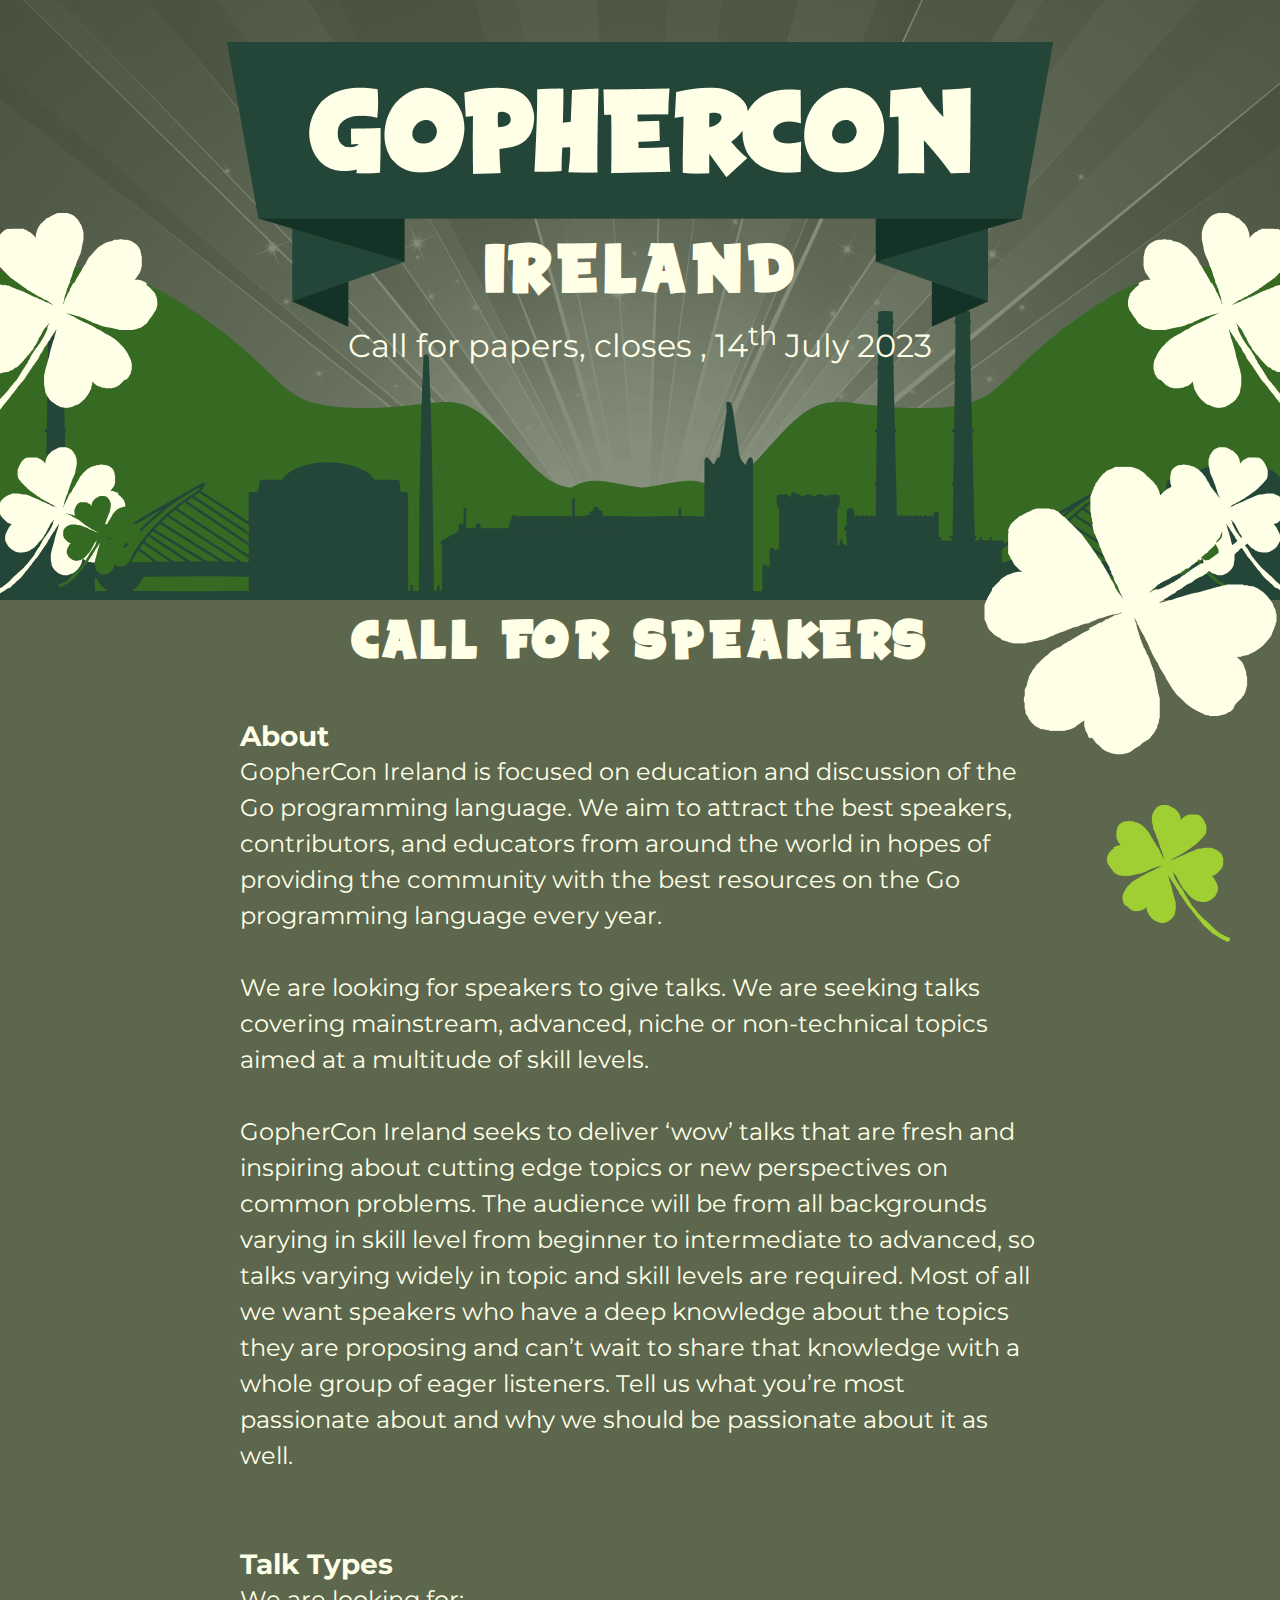
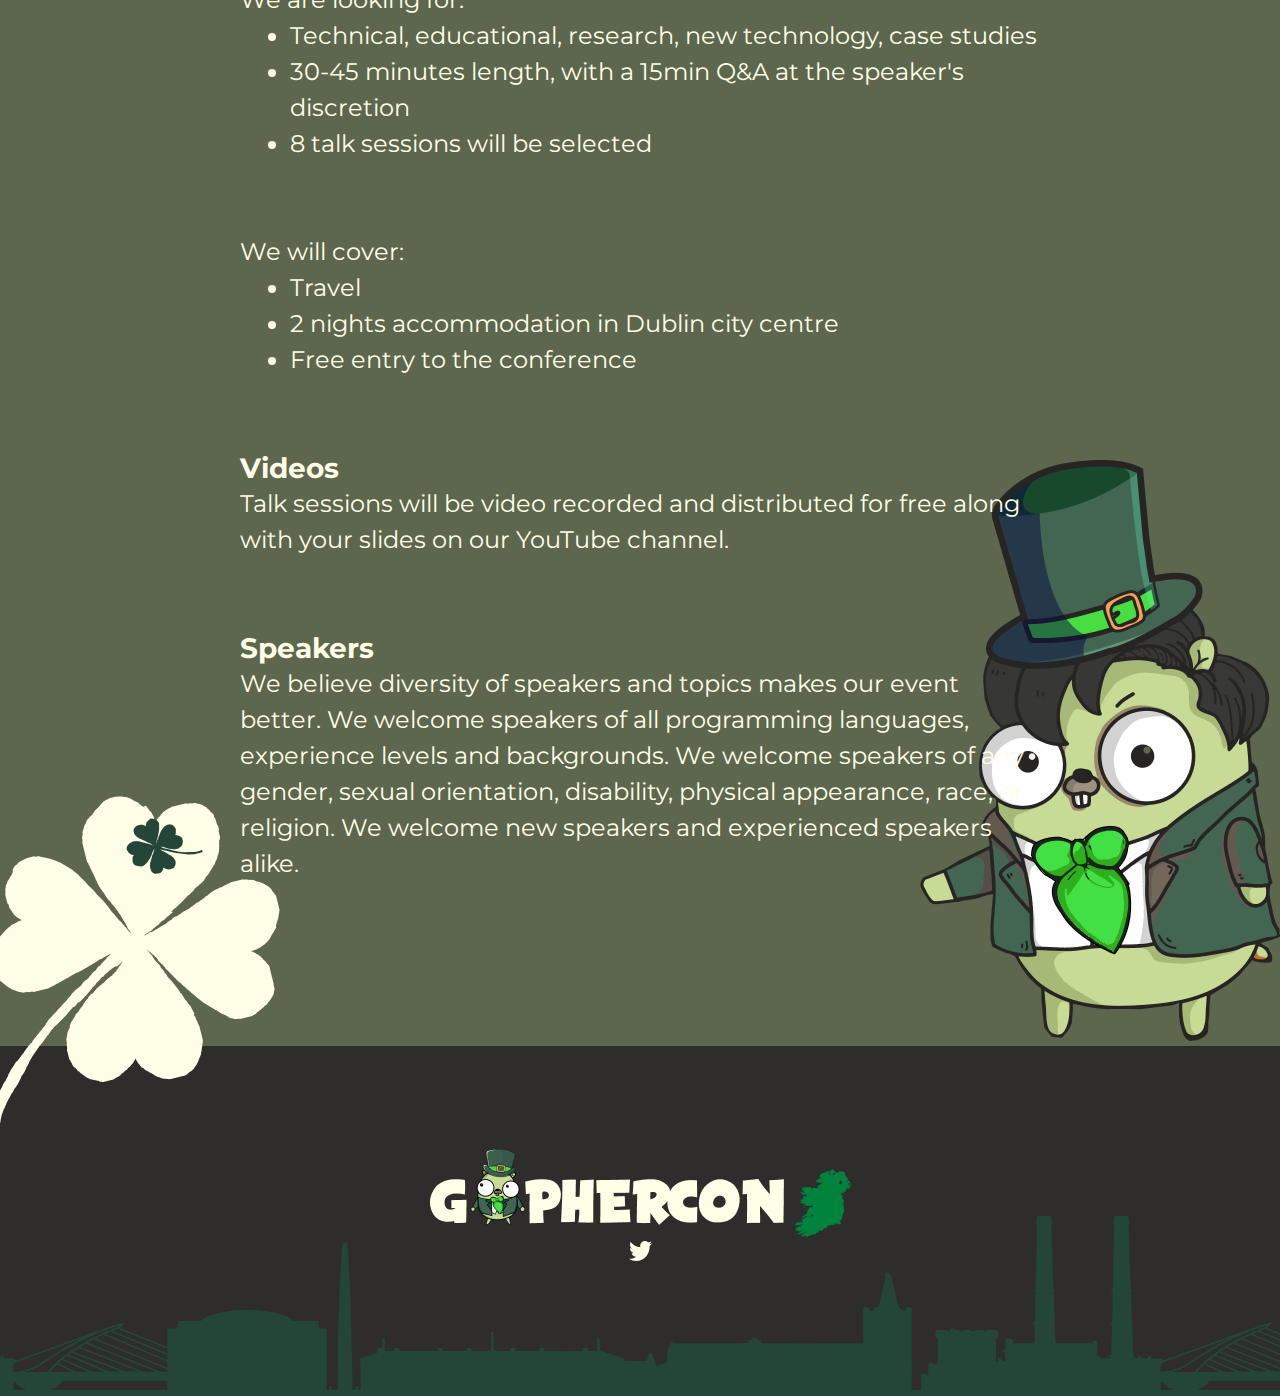
==== commit c1e66447: "what we cover" ====
--- a/talk_guide.html
+++ b/talk_guide.html
@@ -127,9 +127,14 @@
                             <li>30-45 minutes length, with a 15min Q&A at the speaker's discretion</li>
                             <li>8 talk sessions will be selected</li>
                         </ul>
-                        <p>
-
-                        </p>
+                        <br><br>
+                        <p>We will cover:</p>
+                        <ul style="margin-left: 50px;">
+                            <li>Travel</li>
+                            <li>2 nights accommodation in Dublin city centre</li>
+                            <li>Free entry to the conference</li>
+                        </ul>
+
 
 
                         <br><br>
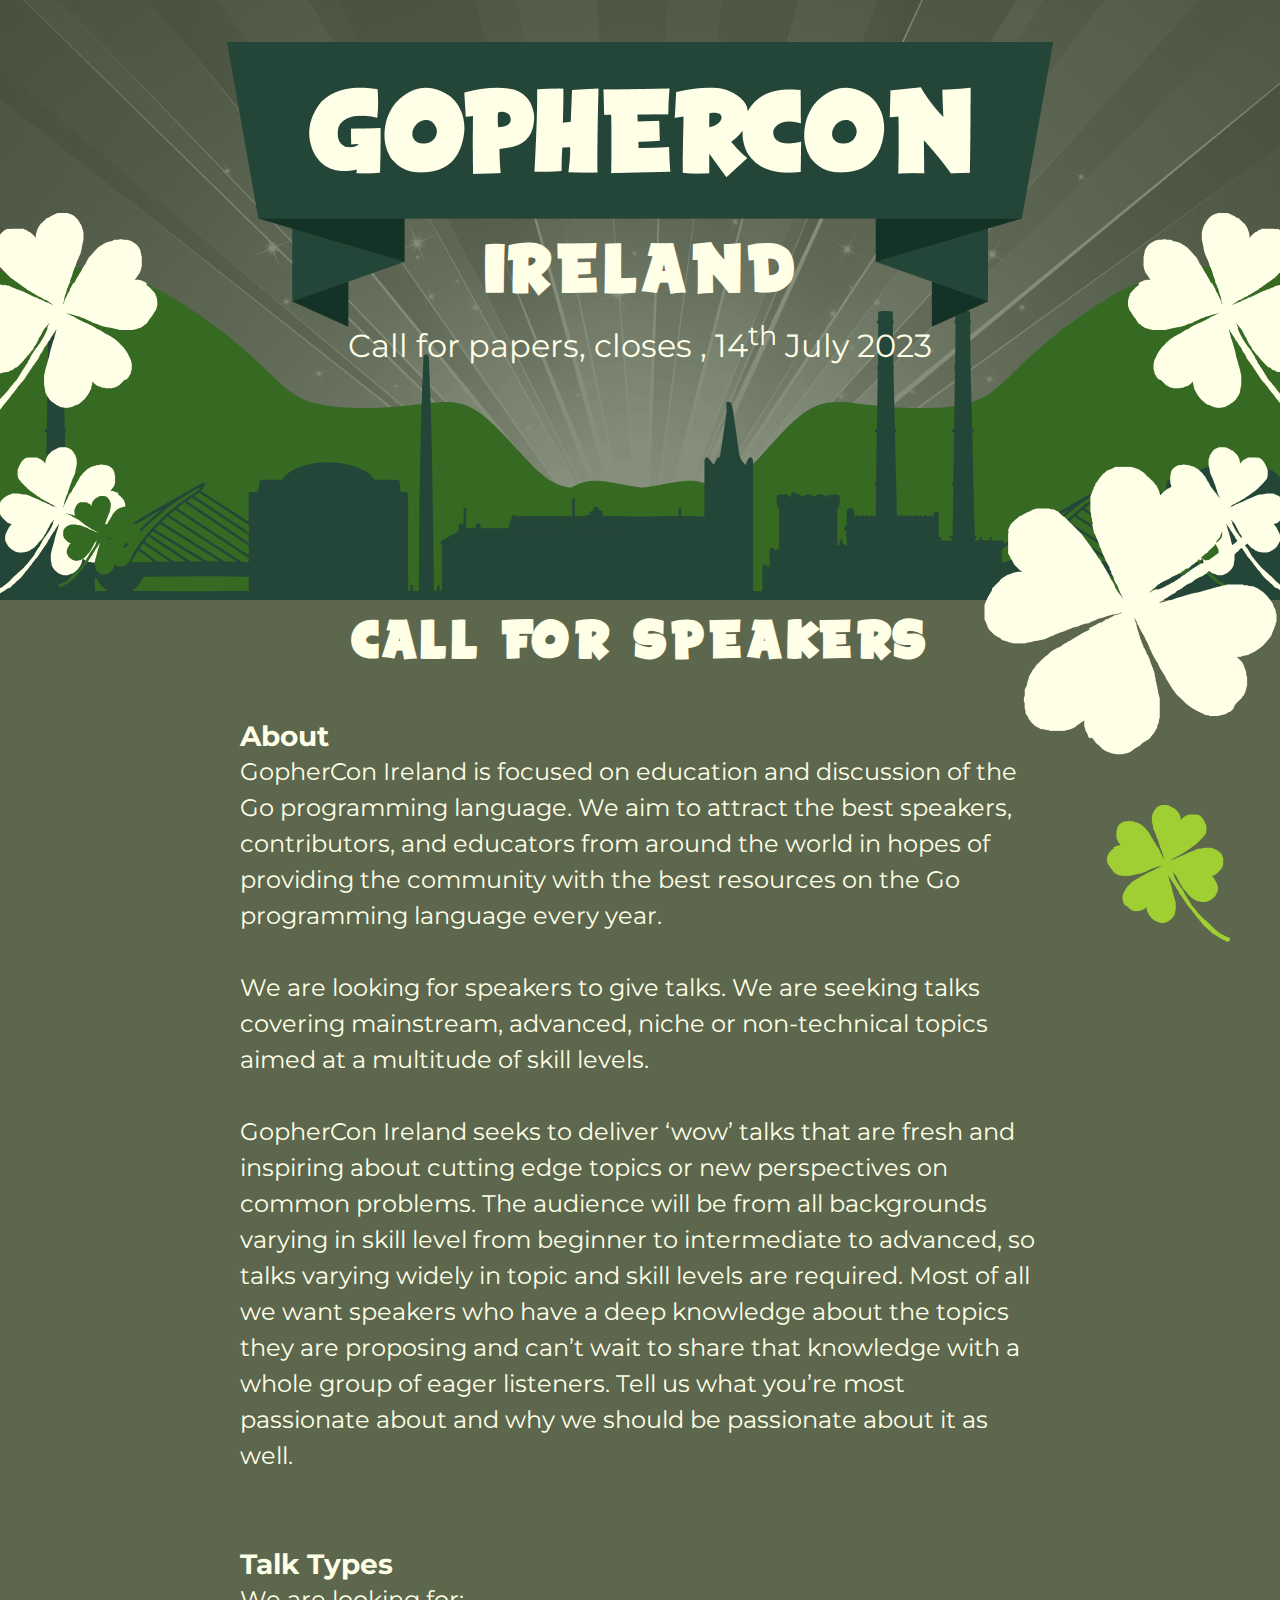
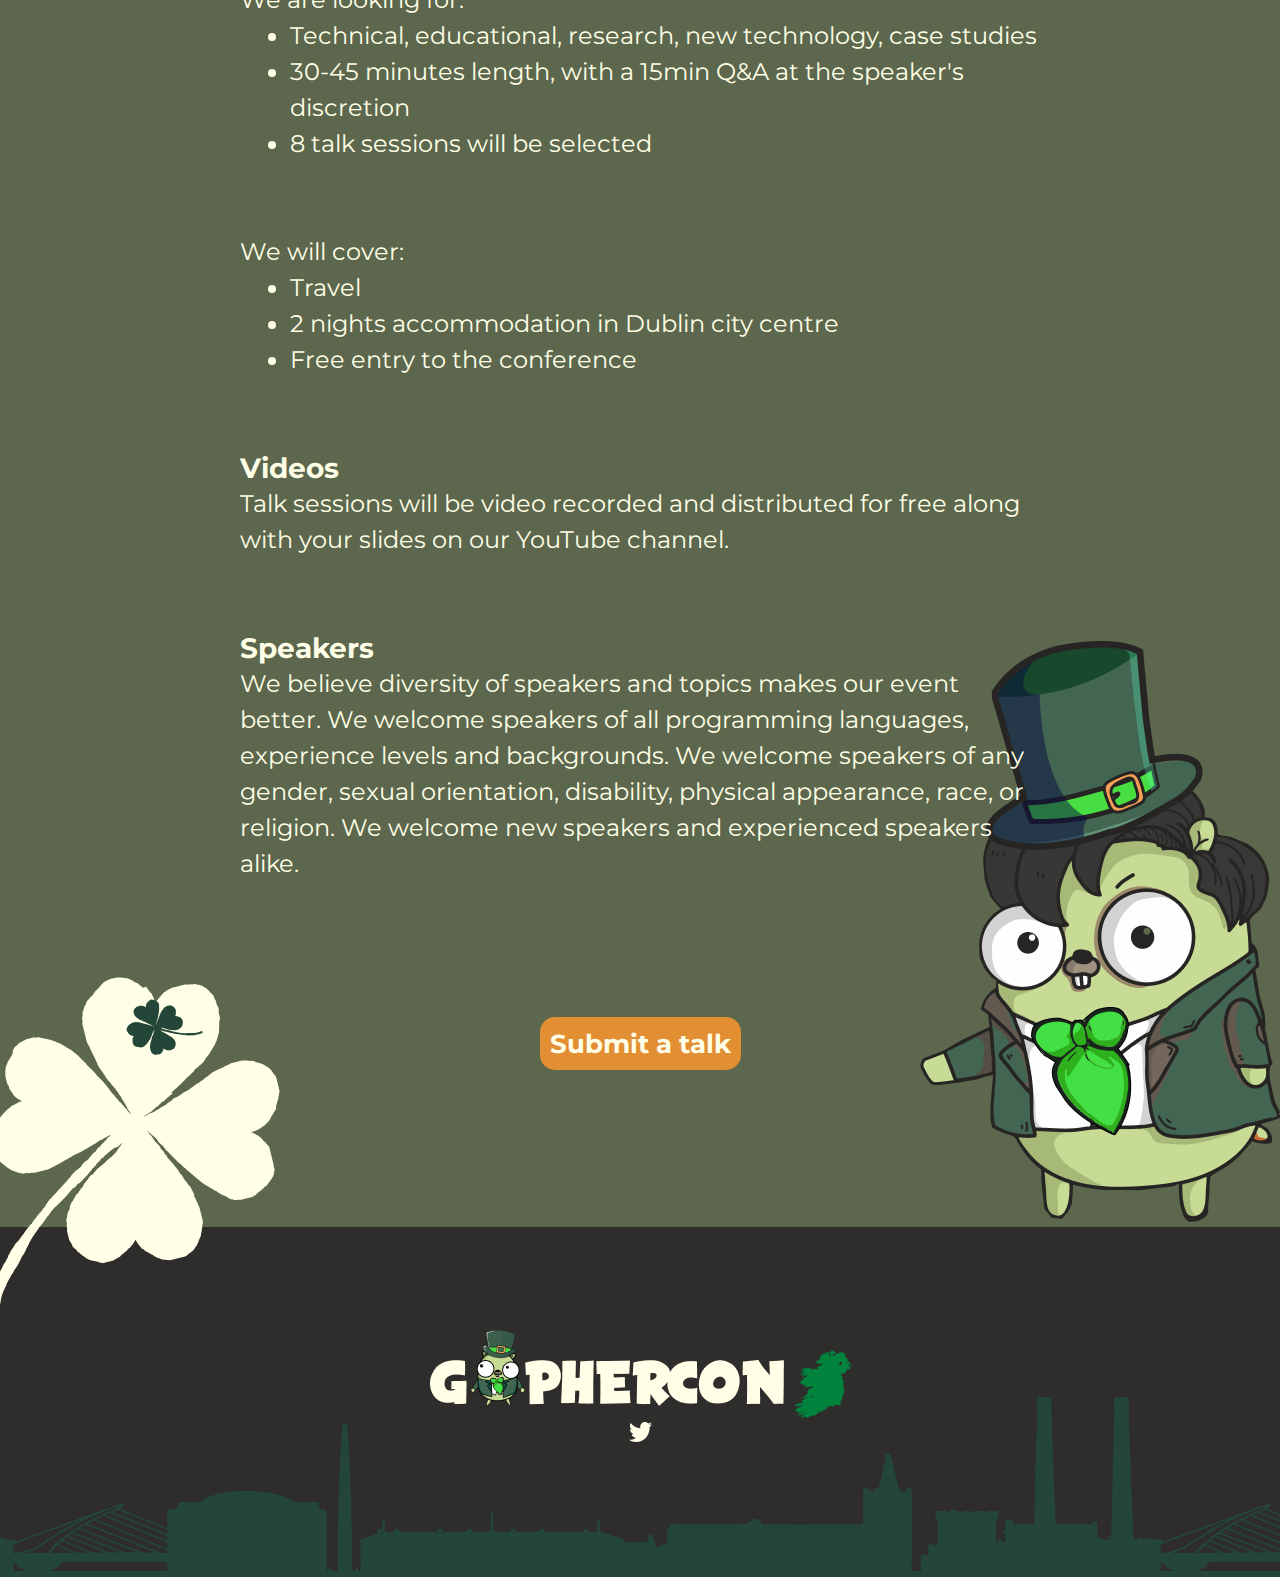
==== commit 9941adbe: "add link to guide page" ====
--- a/talk_guide.html
+++ b/talk_guide.html
@@ -148,6 +148,11 @@
                             We welcome new speakers and experienced speakers alike.</p>
                         <br><br>
                         <br><br>
+                        <p class="centered">
+                            <a href="https://www.papercall.io/gopherconie" class="linkbtn" target="_blank">Submit a talk</a>
+                        </p>
+                        <br><br>
+                        <br><br>
                     </div>
 
                 </div>
--- a/assets/css/styles.css
+++ b/assets/css/styles.css
@@ -382,7 +382,7 @@
     padding-left: 15px;
 }
 
-button {
+button, .linkbtn {
     position: relative;
     background: #E28E33;
     color: #FFFEE6;
@@ -395,6 +395,7 @@
     padding: 10px;
     margin-top: 20px;
     margin-bottom: 180px;
+    text-decoration: none;
 }
 
 .success_msg {
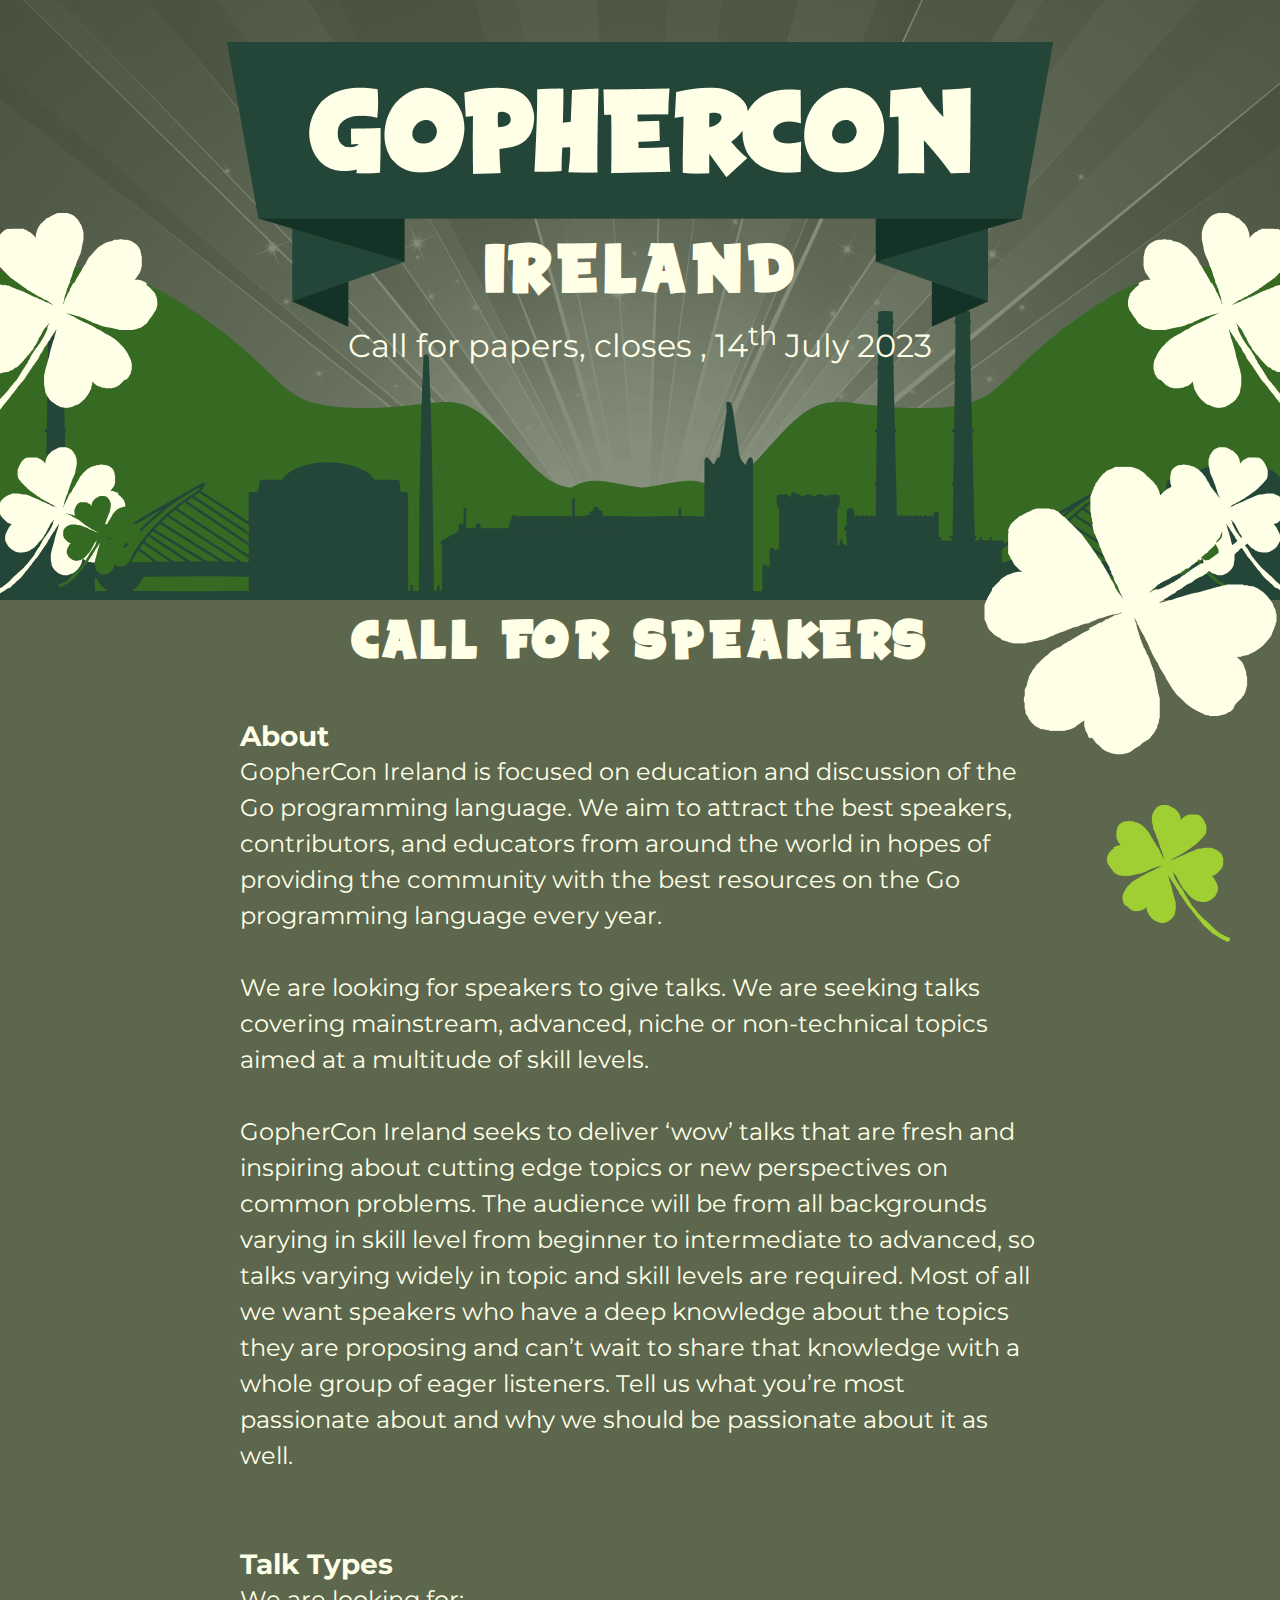
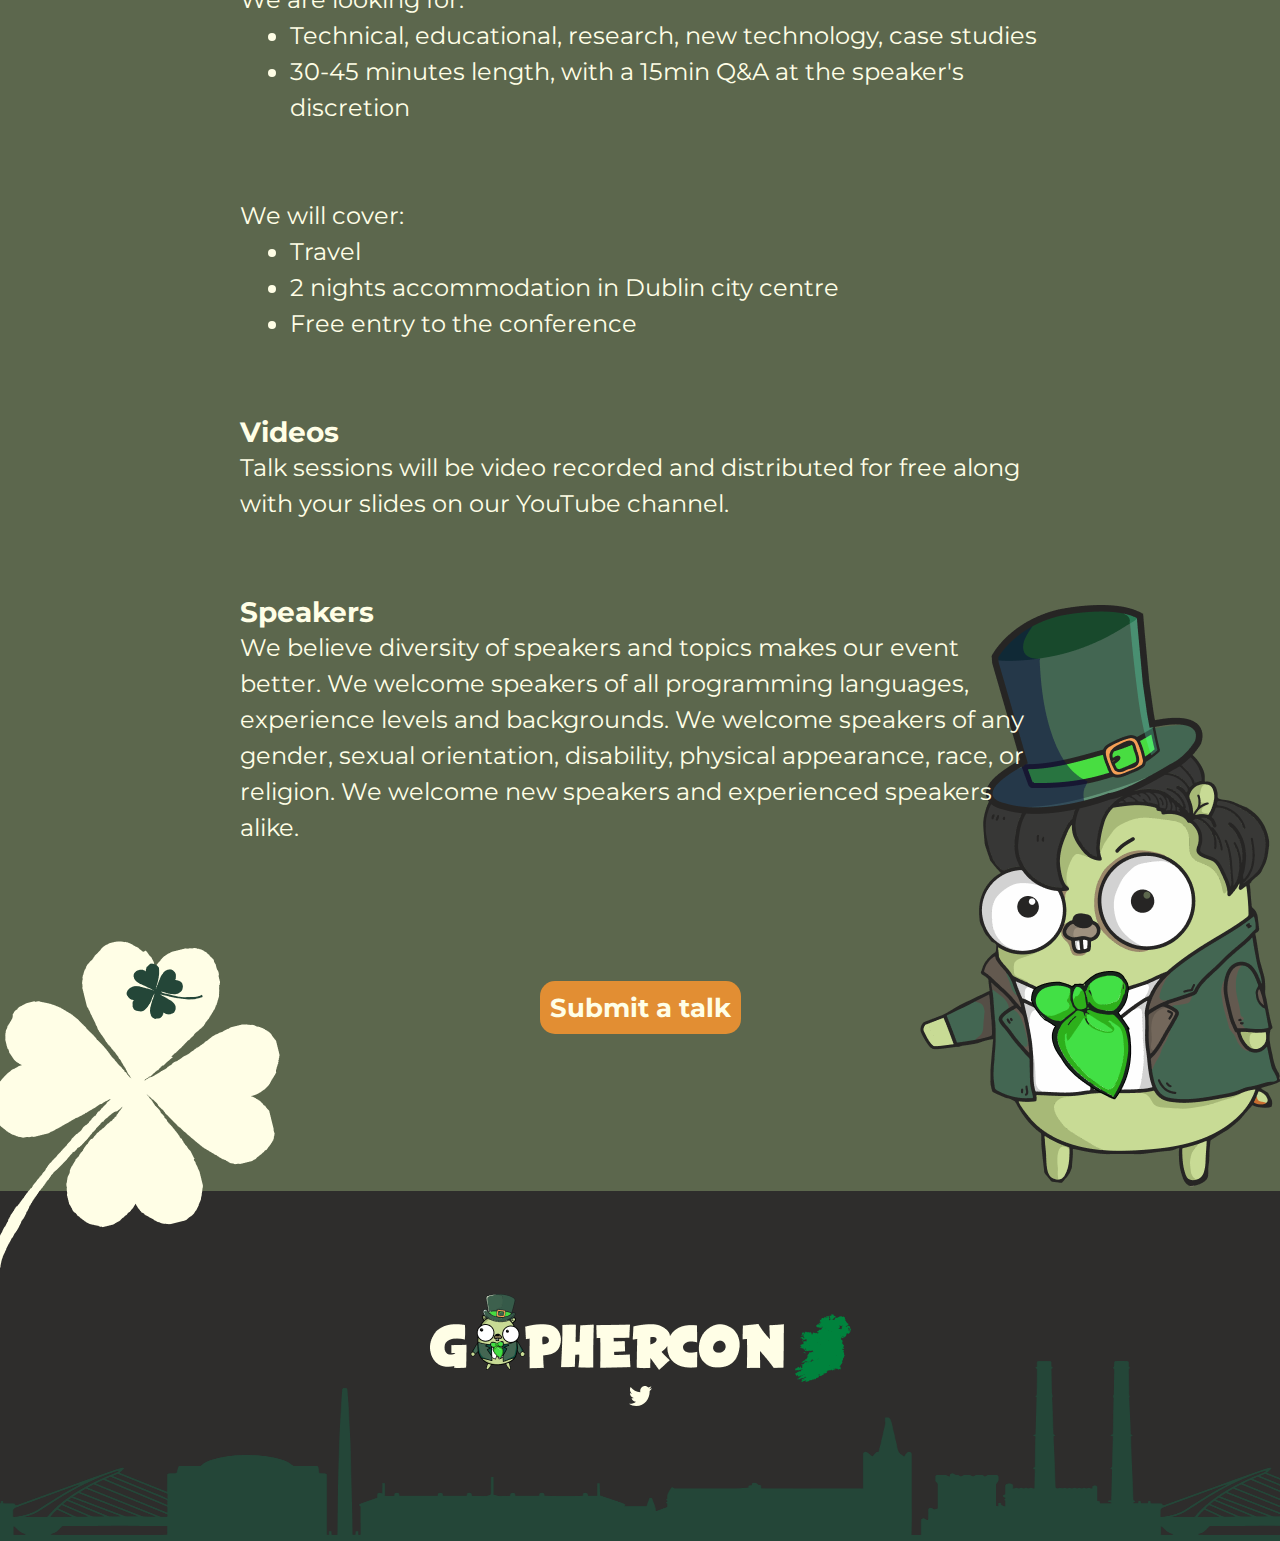
==== commit d0c38a10: "remove talk limit" ====
--- a/talk_guide.html
+++ b/talk_guide.html
@@ -125,7 +125,6 @@
                         <ul style="margin-left: 50px;">
                             <li>Technical, educational, research, new technology, case studies</li>
                             <li>30-45 minutes length, with a 15min Q&A at the speaker's discretion</li>
-                            <li>8 talk sessions will be selected</li>
                         </ul>
                         <br><br>
                         <p>We will cover:</p>
@@ -206,4 +205,4 @@
             })
         })
     </script>
-</html>+</html>
